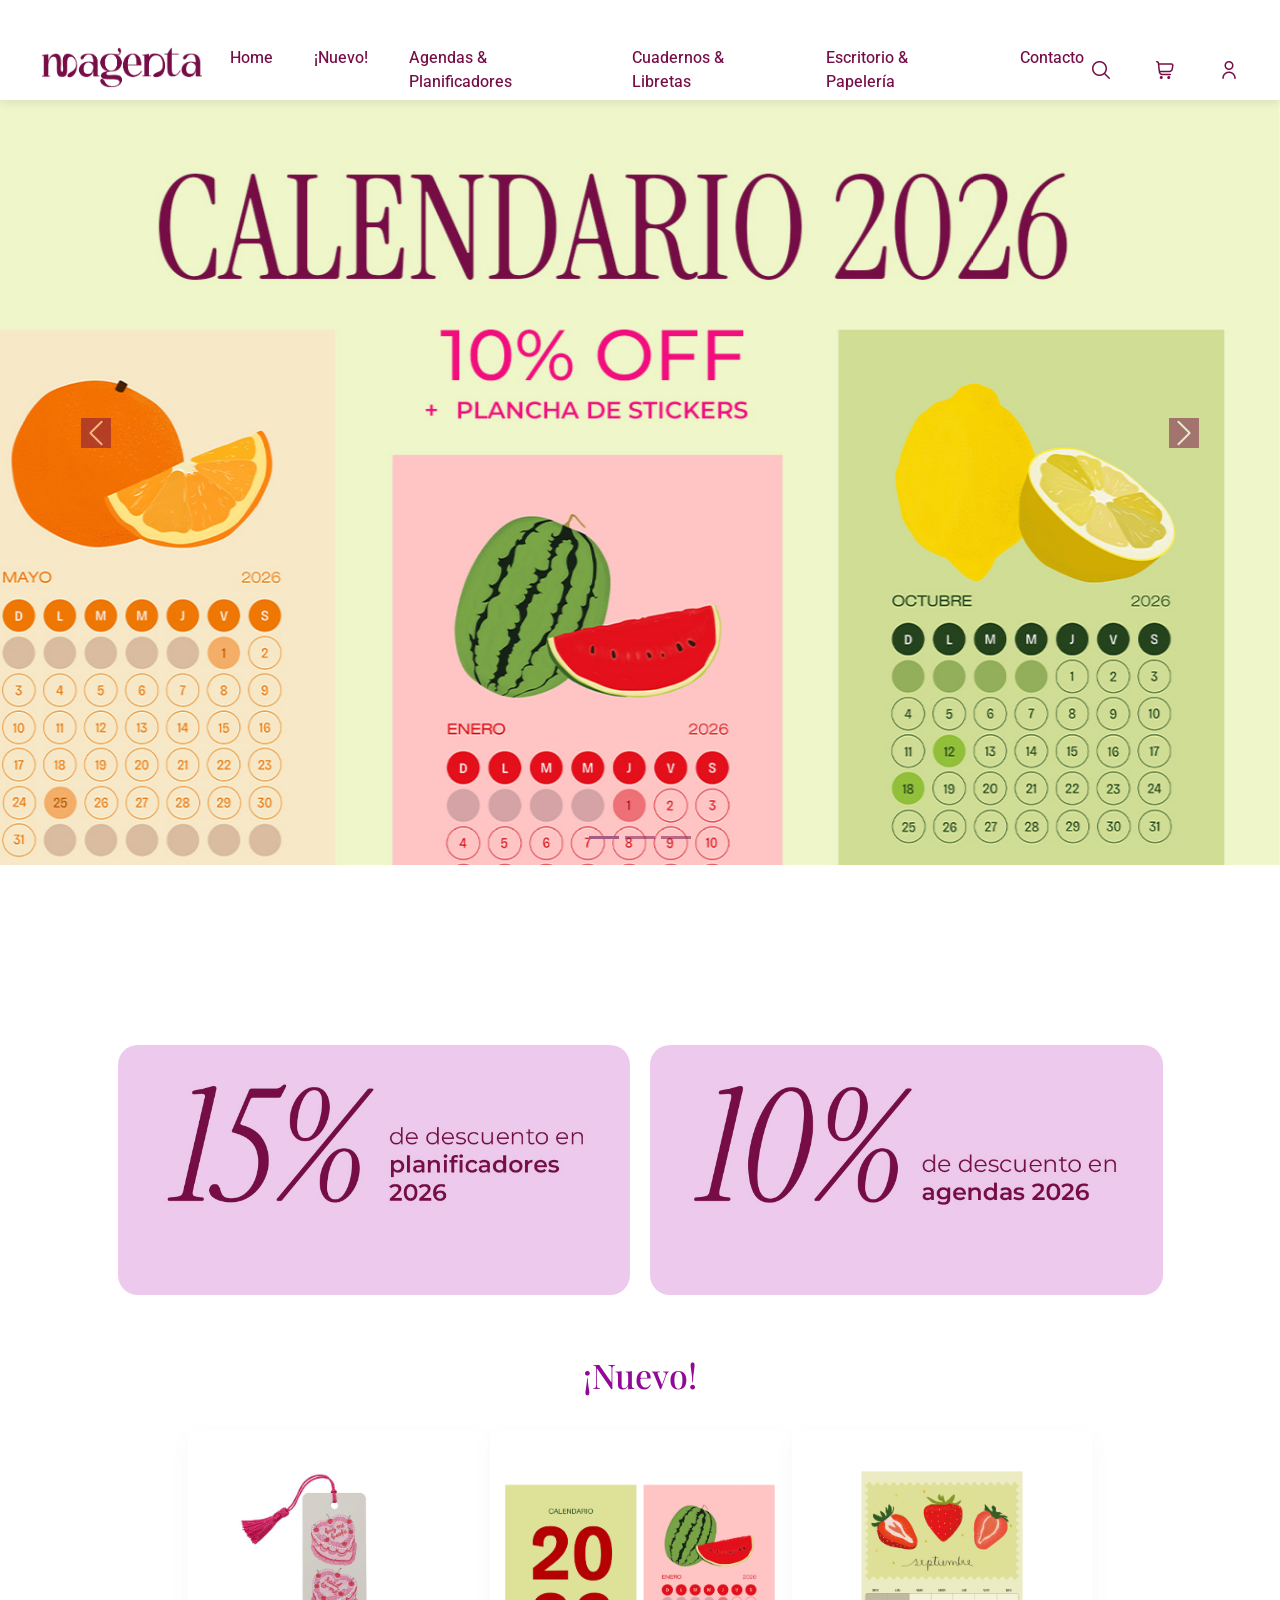
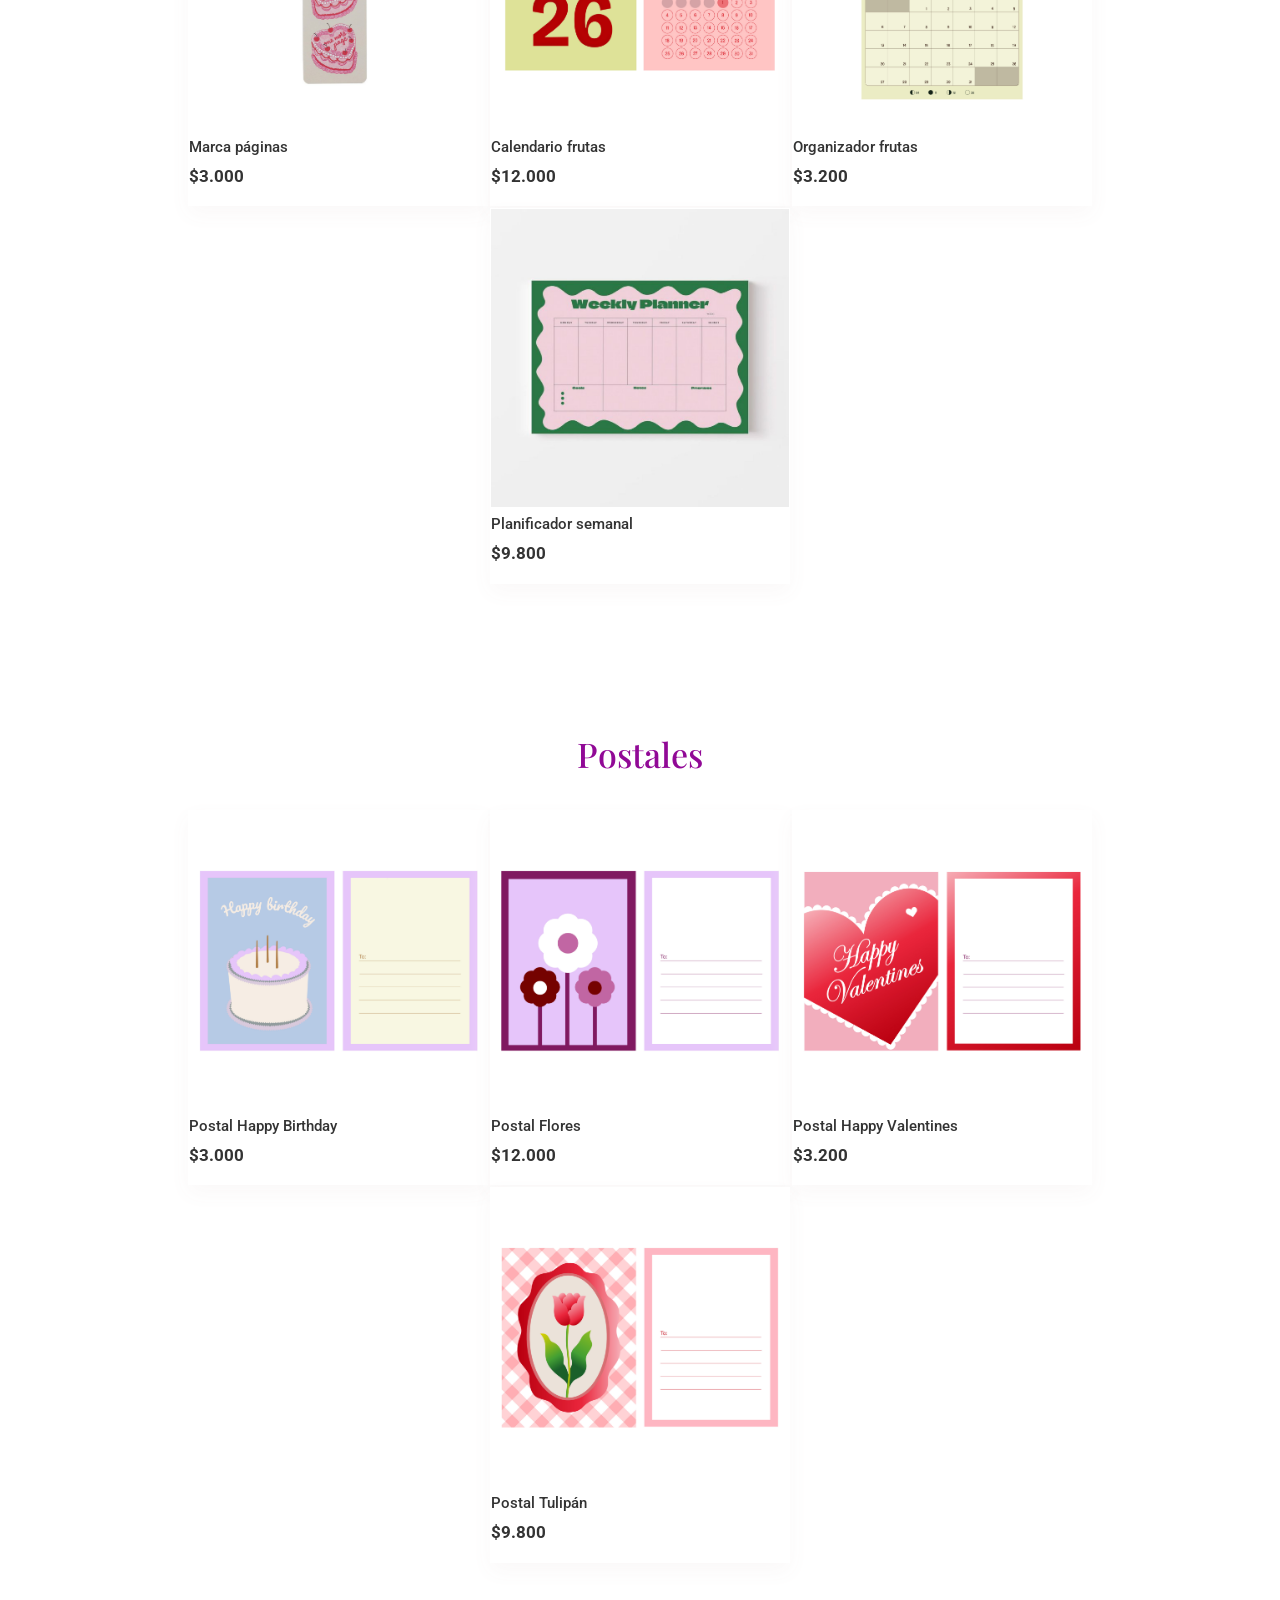
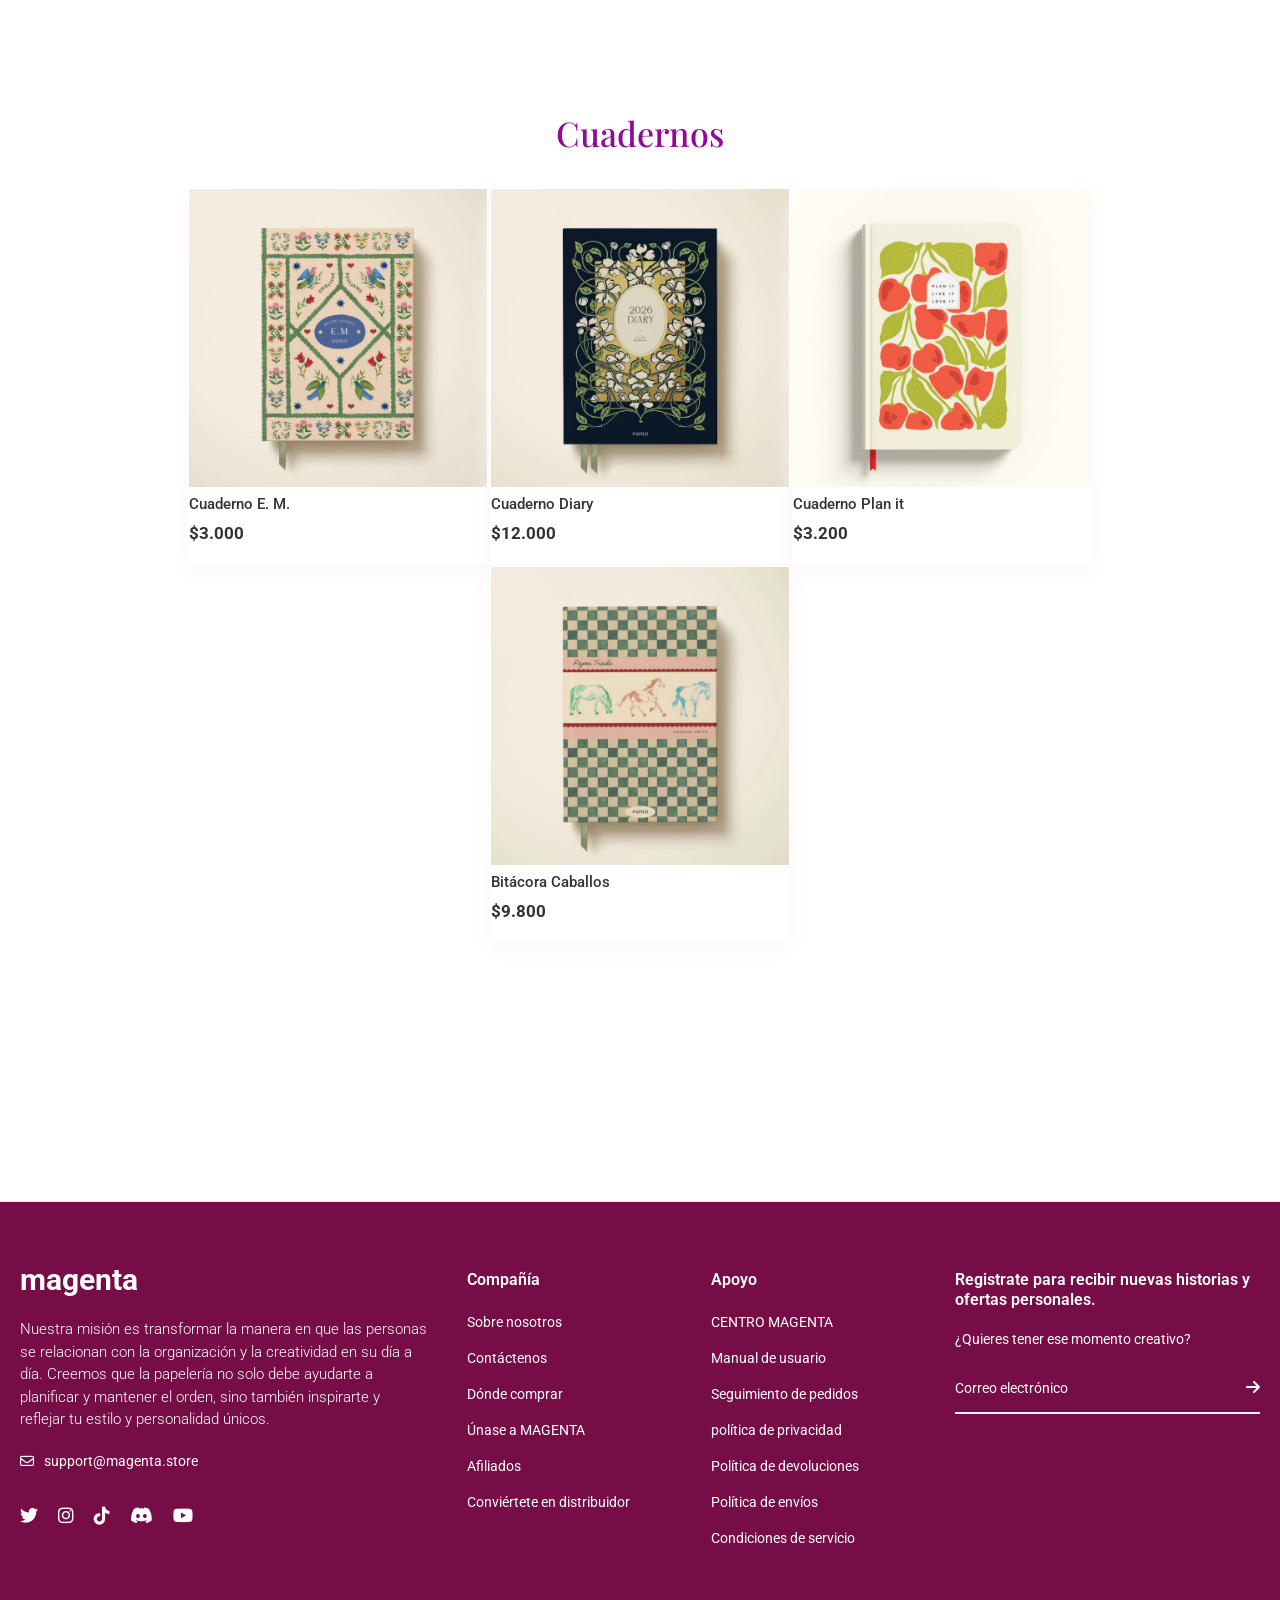
==== index.html @ 62566aa1 "Primer commit - repositorio limpio" ====
<!DOCTYPE html>
<html lang="en">

<head>
    <meta charset="UTF-8">
    <meta name="viewport" content="width=device-width, initial-scale=1.0">
    <title>magenta</title>

    <!--- GOOGLE FONTS --->
    <link rel="preconnect" href="https://fonts.googleapis.com">
    <link rel="preconnect" href="https://fonts.gstatic.com" crossorigin>
    <link href="https://fonts.googleapis.com/css2?family=Roboto:ital,wght@0,100..900;1,100..900&display=swap" rel="stylesheet">
    <link rel="preconnect" href="https://fonts.googleapis.com">
    <link rel="preconnect" href="https://fonts.gstatic.com" crossorigin>
    <link href="https://fonts.googleapis.com/css2?family=Playfair+Display:ital,wght@0,400..900;1,400..900&display=swap" rel="stylesheet">

    <link rel="stylesheet" href="https://cdnjs.cloudflare.com/ajax/libs/font-awesome/6.5.1/css/all.min.css">
     
    <!--- BOOTSTRAP CSS --->
    <link href="https://cdn.jsdelivr.net/npm/bootstrap@5.3.2/dist/css/bootstrap.min.css" rel="stylesheet">
    <link rel="stylesheet" href="https://cdn.jsdelivr.net/npm/bootstrap-icons@1.11.3/font/bootstrap-icons.css">
    
    <!--- MI CSS --->
    <!-- link rel="stylesheet" href="./css/estilos.css"---> 
    <link rel="stylesheet" href="./css/main.css">
    <title> Inicio | Magenta </title>    
   
  <link rel="shortcut icon" href="favicon.ico" type="image/x-icon">

    
</head>
<!-- forzar deploy -->


<body> <!-- apertura -->
    
    <header id="fondoHeader" class="fixed-top">
         <nav class="navbar navbar-expand-lg">
             <div class="container-fluid">

            <!-- CONTENEDOR FLEXIBLE LOGO/ICONOS -->
                 <div class="d-flex align-items-center justify-content-between w-100" >
                 <!-- LOGO -->
                     <a class="navbar-brand" href="./index.html">
                         <img src="./assets/img/1Recurso 2@10x.png" alt="Logo Magenta" class="logo">
                     </a>

                     <!-- LIKS MENÚ (SE COLAPSA EN MOVIL)-->
                     <div class="collapse navbar-collapse" id="menuMagenta">
                         <ul class="navbar-nav mx-auto">
                             <li class="nav-item">
                                 <a class="nav-link" href="#">Home</a>
                             </li>
                             <li class="nav-item">
                                 <a class="nav-link" href="./pages/nuevo.html">¡Nuevo!</a>
                             </li>
                             <li class="nav-item">
                                 <a class="nav-link" href="./pages/agendasplanificadores.html">Agendas & Planificadores</a>
                             </li>
                             <li class="nav-item">
                                 <a class="nav-link" href="./pages/cuadernoslibretas.html">Cuadernos & Libretas</a>
                             </li>
                             <li class="nav-item">
                                 <a class="nav-link" href="./pages/escritoriopapeleria.html">Escritorio & Papelería</a>
                             </li>
                             <li class="nav-item">
                                 <a class="nav-link" href="./pages/contacto.html">Contacto</a>
                             </li>
                         </ul>
                     </div>

                     <!-- ICONOS + BOTON HAMBUGUESA-->
                     <div class=" d-flex align-items-center">

                         <!-- ICONOS -->
                         <div class ="iconosHeader d-flex align-items-center">
                             <a href="#" class="me-3"> 
                                 <img src="./assets/img/fi-rr-search.png" alt="buscar" class="icono-png"> 
                             </a>
                             <a href="./pages/carrito.html" class="me-3"> 
                                 <img src="./assets/img/fi-rr-shopping-cart (1).png" alt="carrito" class="icono-png">
                             </a>
                             <a href="#"> 
                                 <img src="./assets/img/fi-rr-user.png" alt="user" class="icono-png">
                             </a>
                         </div>

            
        
                         <!-- BOTÓN HAMBURGUESA -->
                         <button class="navbar-toggler ms-2" type="button" data-bs-toggle="collapse" data-bs-target="#menuMagenta"
                             aria-controls="menuMagenta" aria-expanded="false" aria-label="Toggle navigation">
                             <span class="navbar-toggler-icon"></span>
                         </button>
                     </div>
                </div>
            </div>
        </nav>
</header>

<section id="banner" class="container-fluid p-0">
  <div id="carouselMagenta" class="carousel slide" data-bs-ride="carousel">

    <!-- Indicadores -->
    <div class="carousel-indicators">
      <button type="button" data-bs-target="#carouselMagenta" data-bs-slide-to="0" class="active"
        aria-current="true" aria-label="Slide 1"></button>
      <button type="button" data-bs-target="#carouselMagenta" data-bs-slide-to="1"
        aria-label="Slide 2"></button>
      <button type="button" data-bs-target="#carouselMagenta" data-bs-slide-to="2"
        aria-label="Slide 3"></button>
    </div>

    <div class="carousel-inner">
      <div class="carousel-item active">
        <img src="./assets/img/banner1.jpg" class="d-block w-100" alt="Banner 1">
      </div>
      <div class="carousel-item">
        <img src="./assets/img/banner2.jpg" class="d-block w-100" alt="Banner 2">
      </div>
      <div class="carousel-item">
        <img src="./assets/img/banner3.jpg" class="d-block w-100" alt="Banner 3">
      </div>
    </div>

    <!-- Flechas -->
    <button class="carousel-control-prev" type="button" data-bs-target="#carouselMagenta" data-bs-slide="prev">
      <span class="carousel-control-prev-icon"></span>
    </button>

    <button class="carousel-control-next" type="button" data-bs-target="#carouselMagenta" data-bs-slide="next">
      <span class="carousel-control-next-icon"></span>
    </button>

  </div>
</section>


    
<!-- contenido principal --> 
    <main class="mainContent">   
        <section class="ofertasSeccion">

            <div class="ofertasContainer">
                
                <article class="oferta">
                     <img src="./assets/img/card1.jpg" alt="oferta1">
                     <button>Ver más</button>
                </article>
                <article class="oferta">
                     <img src="./assets/img/card2.jpg" alt="oferta2">                                      
                     <button>Ver más</button>
                </article>

        <section class="cardsSeccion">
            <h2 class="descripcionCards">¡Nuevo!</h2>

            <div class="cardsContainer">
                
                <article class="card">
                     <img src="./assets/img/postales web-12.jpg" alt="postal1">
                     <h3>Marca páginas</h3>
                     <p class="precio">$3.000</p>
                     
                </article>

                <article class="card">
                     <img src="./assets/img/postales web-10.jpg" alt="Agenda semanal">
                     <h3>Calendario frutas</h3>
                     <p class="precio">$12.000</p>
                     
                </article>

                <article class="card">
                     <img src="./assets/img/postales web-11.jpg" alt="Set de stickers">
                     <h3>Organizador frutas</h3>
                     <p class="precio">$3.200</p>
                     
                </article>

                <article class="card">
                     <img src="./assets/img/postales web-13.jpg" alt="Bitácora creativa">
                     <h3>Planificador semanal</h3>
                     <p class="precio">$9.800</p>
                     
                </article>
            </div>
        </section>
        <section class="cardsSeccion">
            <h2 class="descripcionCards">Postales</h2>

            <div class="cardsContainer">
                
                <article class="card">
                     <img src="./assets/img/postales web-01.jpg" alt="postal1">
                     <h3>Postal Happy Birthday</h3>
                     <p class="precio">$3.000</p>
                     
                </article>

                <article class="card">
                     <img src="./assets/img/postales web-02.jpg" alt="Agenda semanal">
                     <h3>Postal Flores</h3>
                     <p class="precio">$12.000</p>
                     
                </article>

                <article class="card">
                     <img src="./assets/img/postales web-03.jpg" alt="Set de stickers">
                     <h3>Postal Happy Valentines</h3>
                     <p class="precio">$3.200</p>
                     
                </article>

                <article class="card">
                     <img src="./assets/img/postales web-04.jpg" alt="Bitácora creativa">
                     <h3>Postal Tulipán</h3>
                     <p class="precio">$9.800</p>
                     
                </article>
            </div>
        </section>
        <section class="cardsSeccion">
            <h2 class="descripcionCards">Cuadernos</h2>

            <div class="cardsContainer">
                
                <article class="card">
                     <img src="./assets/img/postales web-05.jpg" alt="postal1">
                     <h3>Cuaderno E. M.</h3>
                     <p class="precio">$3.000</p>
                     
                </article>

                <article class="card">
                     <img src="./assets/img/postales web-06.jpg" alt="Agenda semanal">
                     <h3>Cuaderno Diary</h3>
                     <p class="precio">$12.000</p>
                     
                </article>

                <article class="card">
                     <img src="./assets/img/postales web.jpg" alt="Set de stickers">
                     <h3>Cuaderno Plan it</h3>
                     <p class="precio">$3.200</p>
                     
                </article>

                <article class="card">
                     <img src="./assets/img/postales web-08.jpg" alt="Bitácora creativa">
                     <h3>Bitácora Caballos</h3>
                     <p class="precio">$9.800</p>
                     
                </article>
            </div>
        </section>
        

    </main>

<!--- PIE DE PAGINA ---> 
    <footer class="footer">
    <div class="footer-container">
        <!-- Columna 1: Logo y descripción -->
        <div class="footer-col">
            <h2 class="footer-logo">magenta</h2>
            <p class="footer-description">
                Nuestra misión es transformar la manera en que las personas se relacionan con la organización y la creatividad en su día a día. Creemos que la papelería no solo debe ayudarte a planificar y mantener el orden, sino también inspirarte y reflejar tu estilo y personalidad únicos.
            </p>
            <div class="footer-email">
                <i class="far fa-envelope"></i>
                <a href="mailto:support@mchose.store">support@magenta.store</a>
            </div>

            <!-- Redes Sociales -->
            <div class="social-links">
                <a href="#" class="social-link" aria-label="Twitter"><i class="fab fa-twitter"></i></a>
                <a href="#" class="social-link" aria-label="Instagram"><i class="fab fa-instagram"></i></a>
                <a href="#" class="social-link" aria-label="TikTok"><i class="fab fa-tiktok"></i></a>
                <a href="#" class="social-link" aria-label="Discord"><i class="fab fa-discord"></i></a>
                <a href="#" class="social-link" aria-label="YouTube"><i class="fab fa-youtube"></i></a>
            </div>
        </div>

        <!-- Columna 2: Compañía -->
        <div class="footer-col">
            <h3 class="footer-title">Compañía</h3>
            <ul class="footer-links">
                <li><a href="#">Sobre nosotros</a></li>
                <li><a href="#">Contáctenos</a></li>
                <li><a href="#">Dónde comprar</a></li>
                <li><a href="#">Únase a MAGENTA</a></li>
                <li><a href="#">Afiliados</a></li>
                <li><a href="#">Conviértete en distribuidor</a></li>
            </ul>
        </div>

        <!-- Columna 3: Apoyo -->
        <div class="footer-col">
            <h3 class="footer-title">Apoyo</h3>
            <ul class="footer-links">
                <li><a href="#">CENTRO MAGENTA</a></li>
                <li><a href="#">Manual de usuario</a></li>
                <li><a href="#">Seguimiento de pedidos</a></li>
                <li><a href="#">política de privacidad</a></li>
                <li><a href="#">Política de devoluciones</a></li>
                <li><a href="#">Política de envíos</a></li>
                <li><a href="#">Condiciones de servicio</a></li>
            </ul>
        </div>

        <!-- Columna 4: Newsletter -->
        <div class="footer-col">
            <h3 class="footer-title">Registrate para recibir nuevas historias y ofertas personales.</h3>
            <p class="newsletter-text">¿Quieres tener ese momento creativo?</p>
            
            <form class="newsletter-form">
                <div class="newsletter-input">
                    <input type="email" placeholder="Correo electrónico">
                    <button type="submit">
                        <i class="fas fa-arrow-right"></i>
                    </button>
                </div>
            </form>

        </div>
    </div>
</footer>


<!--- BOOTSTRAP CSS --->

    <script src="https://cdn.jsdelivr.net/npm/bootstrap@5.3.8/dist/js/bootstrap.bundle.min.js">
    </script>

</body> <!-- Cierre -->

</html>
---- css/main.css ----
@charset "UTF-8";
@import url("https://fonts.googleapis.com/css2?family=Playfair+Display:ital,wght@0,400..900;1,400..900&display=swap");
@import url("https://fonts.googleapis.com/css2?family=Roboto:ital,wght@0,100..900;1,100..900&display=swap");
@import url("https://fonts.googleapis.com/css2?family=Playfair+Display:ital,wght@0,400..900;1,400..900&display=swap");
@import url("https://fonts.googleapis.com/css2?family=Roboto:ital,wght@0,100..900;1,100..900&display=swap");
* {
  margin: 0;
  padding: 0;
  box-sizing: border-box;
}

body {
  display: flex;
  flex-direction: column;
  min-height: 100vh;
}

main {
  flex: 1;
}

.footer {
  margin-top: auto;
  position: static;
}

body {
  font-family: roboto, sans-serif;
}

.descripcionCards {
  font-family: playfair display, serif;
}

#fondoHeader {
  height: 100px;
  min-height: 100px;
  background-color: white;
  box-shadow: 0 2px 10px rgba(0, 0, 0, 0.1);
}

.navbar-brand {
  padding-left: 10px;
  padding-bottom: 30px;
}
.navbar-brand .logo {
  transform: scale(1.2); /* Aumenta un 20% el tamaño original */
  /* o */
  transform: scale(0.8); /* Reduce un 20% el tamaño original */
}

.navbar-nav {
  display: flex;
  justify-content: center;
  width: 100%;
}

.nav-link {
  text-decoration: none;
  color: #760D46;
  font-weight: 450;
}
.nav-link:hover {
  color: #a75a84;
}

.navbar-toggler:focus {
  box-shadow: none;
}

/* ICONOS HEADER PNG */
.icono-png {
  width: 18px; /* Ajusta el tamaño según necesites */
  height: 18px;
  object-fit: contain;
}

.icono-png:hover {
  opacity: 0.8;
  transform: scale(1.1);
  transition: all 0.3s ease;
}

/* Asegura que los iconos estén alineados verticalmente */
.iconosHeader a {
  display: flex;
  align-items: center;
  padding-right: 30px;
}

@media (min-width: 99px) {
  .navbar-brand {
    margin-right: auto;
  }
  .iconosHeader {
    margin-left: 0 !important;
  }
}
/* Ajuste para que el menú se muestre bien en desktop */
@media (min-width: 992px) { /* Breakpoint de lg de Bootstrap */
  .navbar-nav {
    gap: 1rem; /* Espacio entre links */
  }
}
/* Reset y estilos base */
* {
  margin: 0;
  padding: 0;
  box-sizing: border-box;
}

body {
  font-family: roboto, sans-serif;
  line-height: 1.5;
  color: white;
}

/* Footer Styles */
.footer {
  background-color: #760D46;
  padding: 60px 20px 40px;
  border-top: 1px solid #e9ecef;
}

.footer-container {
  max-width: 1400px;
  margin: 0 auto;
  display: grid;
  grid-template-columns: 2fr 1fr 1fr 1.5fr;
  gap: 40px;
}

/* Columna 1: Logo y descripción */
.footer-logo {
  font-size: 30px;
  font-weight: bold;
  color: white;
  margin-bottom: 20px;
}

.footer-description {
  color: white;
  margin-bottom: 20px;
  font-size: 15px;
  font-weight: 300;
  line-height: 1.5;
}

.footer-email {
  display: flex;
  align-items: center;
  gap: 10px;
  color: white;
  font-size: 14px;
}

.footer-email i {
  color: white;
}

.footer-email a {
  color: white;
  text-decoration: none;
  transition: color 0.3s;
}

.footer-email a:hover {
  color: #a75a84;
}

/* Columnas de enlaces */
.footer-title {
  font-size: 16px;
  font-weight: 600;
  color: white;
  margin-bottom: 20px;
}

.footer-links {
  list-style: none;
  padding-left: 0%;
}

.footer-links li {
  margin-bottom: 12px;
}

.footer-links a {
  color: white;
  text-decoration: none;
  font-size: 14px;
  transition: color 0.3s;
}

.footer-links a:hover {
  color: #a75a84;
}

/* Columna Newsletter */
.newsletter-text {
  color: white;
  font-size: 14px;
  margin-bottom: 20px;
}

.newsletter-form {
  margin-bottom: 30px;
}

.newsletter-input {
  display: flex;
  border-bottom: 2px solid white;
  padding-bottom: 5px;
}

.newsletter-input input {
  flex: 1;
  border: none;
  background: transparent;
  padding: 8px 0;
  font-size: 14px;
  outline: none;
}

.newsletter-input input::placeholder {
  color: white;
}

.newsletter-input button {
  background: none;
  border: none;
  cursor: pointer;
  color: white;
  transition: color 0.3s;
}

.newsletter-input button:hover {
  color: #a75a84;
}

/* Redes Sociales */
.social-links {
  display: flex;
  gap: 20px;
  padding-top: 30px;
}

.social-link {
  color: white;
  font-size: 18px;
  transition: color 0.3s;
}

.social-link:hover {
  color: #a75a84;
}

/* Responsive Design */
/* Tablet (menos de 1024px) */
@media screen and (max-width: 1024px) {
  .footer-container {
    grid-template-columns: repeat(2, 1fr);
    gap: 40px 30px;
  }
}
/* Mobile (menos de 768px) */
@media screen and (max-width: 768px) {
  .footer {
    padding: 40px 20px 30px;
  }
  .footer-container {
    grid-template-columns: 1fr;
    gap: 30px;
  }
  .footer-col {
    text-align: left;
  }
  .social-links {
    justify-content: flex-start;
  }
  .newsletter-input {
    max-width: 100%;
  }
}
/* Mobile pequeño (menos de 480px) */
@media screen and (max-width: 480px) {
  .footer-container {
    gap: 25px;
  }
  .social-links {
    gap: 15px;
  }
  .social-link {
    font-size: 16px;
  }
}
.ofertasSeccion {
  margin-bottom: 0;
  text-align: center; /* centra el h2 */
}

.ofertasContainer {
  display: flex;
  justify-content: center;
  margin-top: 60px;
  margin-bottom: 50px;
  flex-wrap: wrap;
  padding: 20px 40px;
}

.oferta img {
  width: 100%;
  height: 250px;
  object-fit: cover;
  border-radius: 20px;
  display: block;
}

.oferta button {
  position: absolute;
  bottom: 20px;
  left: 50%;
  transform: translateX(-50%);
  padding: 10px 20px;
  background-color: #a75a84;
  color: #fff;
  border: none;
  border-radius: 20px;
  cursor: pointer;
  font-size: 14px;
  transition: background-color 0.3s ease;
}

.oferta button:hover {
  background-color: #760D46;
}

.oferta button {
  opacity: 0;
}

.oferta:hover button {
  opacity: 1;
}

.oferta {
  position: relative; /* referencia para el botón */
}

.oferta:hover {
  transform: translateY(-6px);
  box-shadow: 0 12px 28px rgba(0, 0, 0, 0.12);
}

/* TÍTULO DE SECCIÓN */
.descripcionCards {
  font-size: 34px;
  font-family: "Playfair Display", sans-serif;
  color: rgb(145, 9, 150);
  margin-bottom: 20px;
  margin-top: 40px;
}

/* CONTENEDOR DE CARDS */
.cardsContainer {
  display: flex;
  justify-content: center;
  flex-wrap: wrap;
  gap: 30px;
  padding-top: 15px;
  padding-bottom: 90px;
}

.card {
  background-color: #fff;
  width: 300px;
  border-radius: 0;
  border-color: #fff;
  padding: 0;
  display: flex;
  flex-direction: column;
  box-shadow: 0 8px 20px rgba(250, 248, 248, 0.986);
  transition: 0.3s ease;
}
.card:hover {
  transform: translateY(-6px);
  box-shadow: 0 12px 28px rgba(0, 0, 0, 0.12);
}

.card img {
  width: 100%;
  aspect-ratio: 1/1;
  object-fit: cover;
}

h3 {
  font-weight: semi-bold;
  font-size: 15px;
  color: #333333;
  align-self: start;
  padding-top: 8px;
}

.precio {
  font-size: 17px;
  font-weight: bold;
  color: #333333;
  padding-top: 0;
  align-self: start;
}

@media (max-width: 600px) {
  .card {
    width: 90%;
  }
}
.productContainer {
  display: flex;
  padding: 60px 0px;
  margin-top: 0px;
  margin-bottom: 140px;
}
.productContainer .indicadorPage {
  font-family: roboto, sans-serif;
  font-size: 14px;
  color: #760D46;
  margin-bottom: 20px;
}

.carousel {
  padding-top: 100px;
}

#banner img {
  object-fit: cover;
  height: 85vh;
}

.carousel-control-prev-icon,
.carousel-control-next-icon {
  background-color: #760D46;
  width: 30px;
  height: 30px;
}

.carousel-indicators [data-bs-target] {
  background-color: #760D46;
}

.carousel-indicators .active {
  background-color: #a75a84;
}

.logo {
  width: 200px;
  margin-top: 30px;
  margin-bottom: 10px;
}

.navbar-nav {
  display: flex;
  gap: 25px;
  padding: 0;
  margin: 0;
}

.nav-link {
  text-decoration: none;
  color: #760D46;
  font-family: roboto, sans-serif;
  font-size: 16px;
  padding: 10px 15px;
}

.ofertasContainer {
  display: flex;
  gap: 20px;
  justify-content: center;
}

.cardsContainer {
  display: flex;
  flex-wrap: wrap;
  gap: 2px;
}

/* Estilos base y reset */
* {
  margin: 0;
  padding: 0;
  box-sizing: border-box;
}

.mainContent {
  max-width: 1400px;
  margin: 0 auto;
  padding: 100px 20px;
  display: grid;
  place-items: start;
}

.contactSection {
  width: 100%;
  max-width: 1200px;
  padding: 40px;
}

/* Grid principal */
.contactGrid {
  display: grid;
  gap: 40px;
}

/* Mobile First (por defecto: vertical) */
.contactGrid {
  grid-template-columns: 1fr; /* Una columna en móvil */
}

.contactInfo {
  text-align: start;
  font-family: playfair display, serif;
}

.tituloContact {
  font-size: 34px;
  color: #760D46;
  margin-bottom: 15px;
}

.descripcionContact {
  color: #333333;
  font-family: roboto, sans-serif;
  font-size: 1.1rem;
}

/* Estilos del formulario */
.contactForm {
  display: grid;
  gap: 20px;
}

.formGroup {
  display: grid;
  gap: 8px;
}

.formGroup label {
  font-weight: medium;
  font-family: roboto, sans-serif;
  color: #6b6b6b;
  font-size: 0.95rem;
}

.formGroup input,
.formGroup textarea {
  width: 100%;
  padding: 12px;
  border: 1.8px solid #e0e0e0;
  border-radius: 5px;
  font-size: 1rem;
  transition: border-color 0.3s;
}

.formGroup input:focus,
.formGroup textarea:focus {
  outline: none;
  border-color: #760D46;
}

.btnEnviar {
  background-color: #760D46;
  color: white;
  padding: 14px 28px;
  border: none;
  border-radius: 40px;
  font-size: 1.1rem;
  font-weight: 500;
  cursor: pointer;
  transition: background-color 0.3s;
  justify-self: start;
}

.btnEnviar:hover {
  background-color: #a75a84;
}

/* Tablet (a partir de 768px) */
@media screen and (min-width: 768px) {
  .contactSection {
    padding: 50px;
  }
  .contactGrid {
    grid-template-columns: 1fr 1.5fr; /* Dos columnas: texto | formulario */
    gap: 50px;
  }
  .contactInfo {
    text-align: left;
    position: sticky;
    top: 20px;
    align-self: start;
  }
  .tituloContact {
    font-size: 2.2rem;
  }
  .btnEnviar {
    justify-self: end;
  }
}
/* Desktop (a partir de 1024px) */
@media screen and (min-width: 1024px) {
  .contactSection {
    padding: 60px;
  }
  .contactGrid {
    grid-template-columns: 1fr 2fr; /* Ajuste de proporciones */
    gap: 70px;
  }
  .tituloContact {
    font-size: 2.5rem;
  }
  .descripcionContact {
    font-size: 1.2rem;
  }
  .formGroup input,
  .formGroup textarea {
    padding: 14px;
  }
}
/* Pantallas grandes (a partir de 1440px) */
@media screen and (min-width: 1440px) {
  .contactSection {
    max-width: 1400px;
    padding: 80px;
  }
  .contactGrid {
    grid-template-columns: 1fr 1.8fr;
    gap: 100px;
  }
}
/* Reset y estilos base */
* {
  margin: 0;
  padding: 0;
  box-sizing: border-box;
}

body {
  font-family: roboto, sans-serif;
  background-color: white;
  color: #333333;
  line-height: 1.5;
}

/* Main container */
.cart-main {
  max-width: 1400px;
  margin: 0 auto;
  padding: 120px 20px;
  display: grid;
  place-items: start;
}

.cart-container {
  max-width: 1200px;
  margin: 0 auto;
}

.indicadorPage {
  font-size: 14px;
  font-weight: 500;
  margin: 30px 0 24px;
  color: #6b6b6b;
}

/* Cart title */
.cart-title {
  font-size: 34px;
  margin-bottom: 40px;
  margin-top: 40px;
  color: #760D46;
  font-family: playfair display, serif;
}

/* Grid principal del carrito */
.cart-grid {
  display: grid;
  grid-template-columns: 2fr 1fr;
  gap: 40px;
  align-items: start;
}

/* Encabezados del carrito */
.cart-header {
  display: grid;
  grid-template-columns: 2fr 1fr 1fr;
  padding: 15px 0;
  border-bottom: 2px solid #e9ecef;
  color: #6c757d;
  font-size: 14px;
  font-weight: 500;
  text-transform: uppercase;
  letter-spacing: 0.5px;
}

.header-product {
  text-align: left;
}

.header-quantity {
  text-align: center;
}

.header-total {
  text-align: right;
}

/* Item del carrito */
.cart-item {
  display: grid;
  grid-template-columns: 2fr 1fr 1fr;
  padding: 30px 0;
  gap: 20px;
}

/* Información del producto */
.product-info {
  display: flex;
  flex-direction: column;
  gap: 10px;
}

.product-category {
  font-size: 12px;
  color: #6b6b6b;
  text-transform: uppercase;
  letter-spacing: 0.5px;
  margin-bottom: 5px;
}

.product-details {
  display: flex;
  flex-direction: column;
  gap: 8px;
}

.product-name {
  font-size: 16px;
  font-weight: 600;
  color: #333333;
}

.product-model {
  font-size: 14px;
  color: #333333;
}

.product-price {
  font-size: 15px;
  font-weight: 500;
  color: #333333;
}

/* Cantidad y eliminar */
.quantity-info {
  display: flex;
  flex-direction: column;
  align-items: center;
  gap: 15px;
}

.quantity-control {
  display: flex;
  align-items: center;
  justify-content: center;
}

.quantity {
  font-size: 16px;
  font-weight: 500;
  color: #333333;
}

.remove-item {
  background: none;
  border: none;
  color: #dc3545;
  font-size: 13px;
  cursor: pointer;
  display: flex;
  align-items: center;
  gap: 5px;
  transition: color 0.3s;
}

.remove-item:hover {
  color: #b02a37;
}

.remove-item i {
  font-size: 14px;
}

/* Total por item */
.item-total {
  text-align: right;
}

.total-price {
  font-size: 18px;
  font-weight: 600;
  color: #333333;
}

/* Divisor */
.cart-divider {
  border: none;
  border-top: 1px solid #e9ecef;
  margin: 0;
}

/* Resumen del carrito */
.cart-summary {
  position: sticky;
  top: 20px;
}

.summary-box {
  background-color: #f8f9fa;
  padding: 30px;
  border-radius: 8px;
}

.summary-row {
  display: flex;
  justify-content: space-between;
  align-items: center;
  margin-bottom: 20px;
  font-size: 16px;
  color: #495057;
}

.summary-total {
  font-size: 20px;
  font-weight: 600;
  color: #333333;
}

.shipping-note {
  color: #6c757d;
  font-size: 13px;
  margin-bottom: 25px;
  padding-bottom: 25px;
  border-bottom: 1px solid #dee2e6;
}

/* Nota de pedido */
.order-note {
  margin-bottom: 25px;
}

.order-note label {
  display: block;
  margin-bottom: 8px;
  font-size: 14px;
  font-weight: 500;
  color: #495057;
}

.order-note textarea {
  width: 100%;
  padding: 12px;
  border: 1px solid #ced4da;
  border-radius: 4px;
  font-family: inherit;
  font-size: 14px;
  resize: vertical;
  transition: border-color 0.3s;
}

.order-note textarea:focus {
  outline: none;
  border-color: #a75a84;
  box-shadow: #a75a84;
}

/* Botón de verificar */
.checkout-btn {
  width: 100%;
  padding: 15px;
  background-color: #760D46;
  color: white;
  border: none;
  border-radius: 40px;
  font-size: 1.1rem;
  font-weight: 500;
  cursor: pointer;
  transition: background-color 0.3s;
  letter-spacing: 1px;
}

.checkout-btn:hover {
  background-color: #333;
}

/* Responsive Design */
/* Tablet Landscape */
@media screen and (max-width: 1024px) {
  .cart-grid {
    gap: 30px;
  }
}
/* Tablet */
@media screen and (max-width: 768px) {
  .cart-grid {
    grid-template-columns: 1fr;
    gap: 40px;
  }
  .cart-summary {
    position: static;
    max-width: 500px;
    margin: 0 auto;
    width: 100%;
  }
  .cart-header {
    display: none; /* Ocultar headers en móvil */
  }
  .cart-item {
    grid-template-columns: 1fr;
    gap: 15px;
    position: relative;
    padding: 20px 0;
  }
  .quantity-info {
    flex-direction: row;
    justify-content: space-between;
    align-items: center;
  }
  .item-total {
    text-align: left;
    border-top: 1px solid #e9ecef;
    padding-top: 15px;
  }
  .product-info {
    padding-right: 40px; /* Espacio para el botón eliminar en móvil */
  }
  .remove-item {
    position: absolute;
    top: 20px;
    right: 0;
  }
}
/* Mobile */
@media screen and (max-width: 480px) {
  .cart-main {
    padding: 20px 15px;
  }
  .cart-title {
    font-size: 24px;
  }
  .summary-box {
    padding: 20px;
  }
  .checkout-btn {
    padding: 12px;
    font-size: 14px;
  }
}

/*# sourceMappingURL=main.css.map */
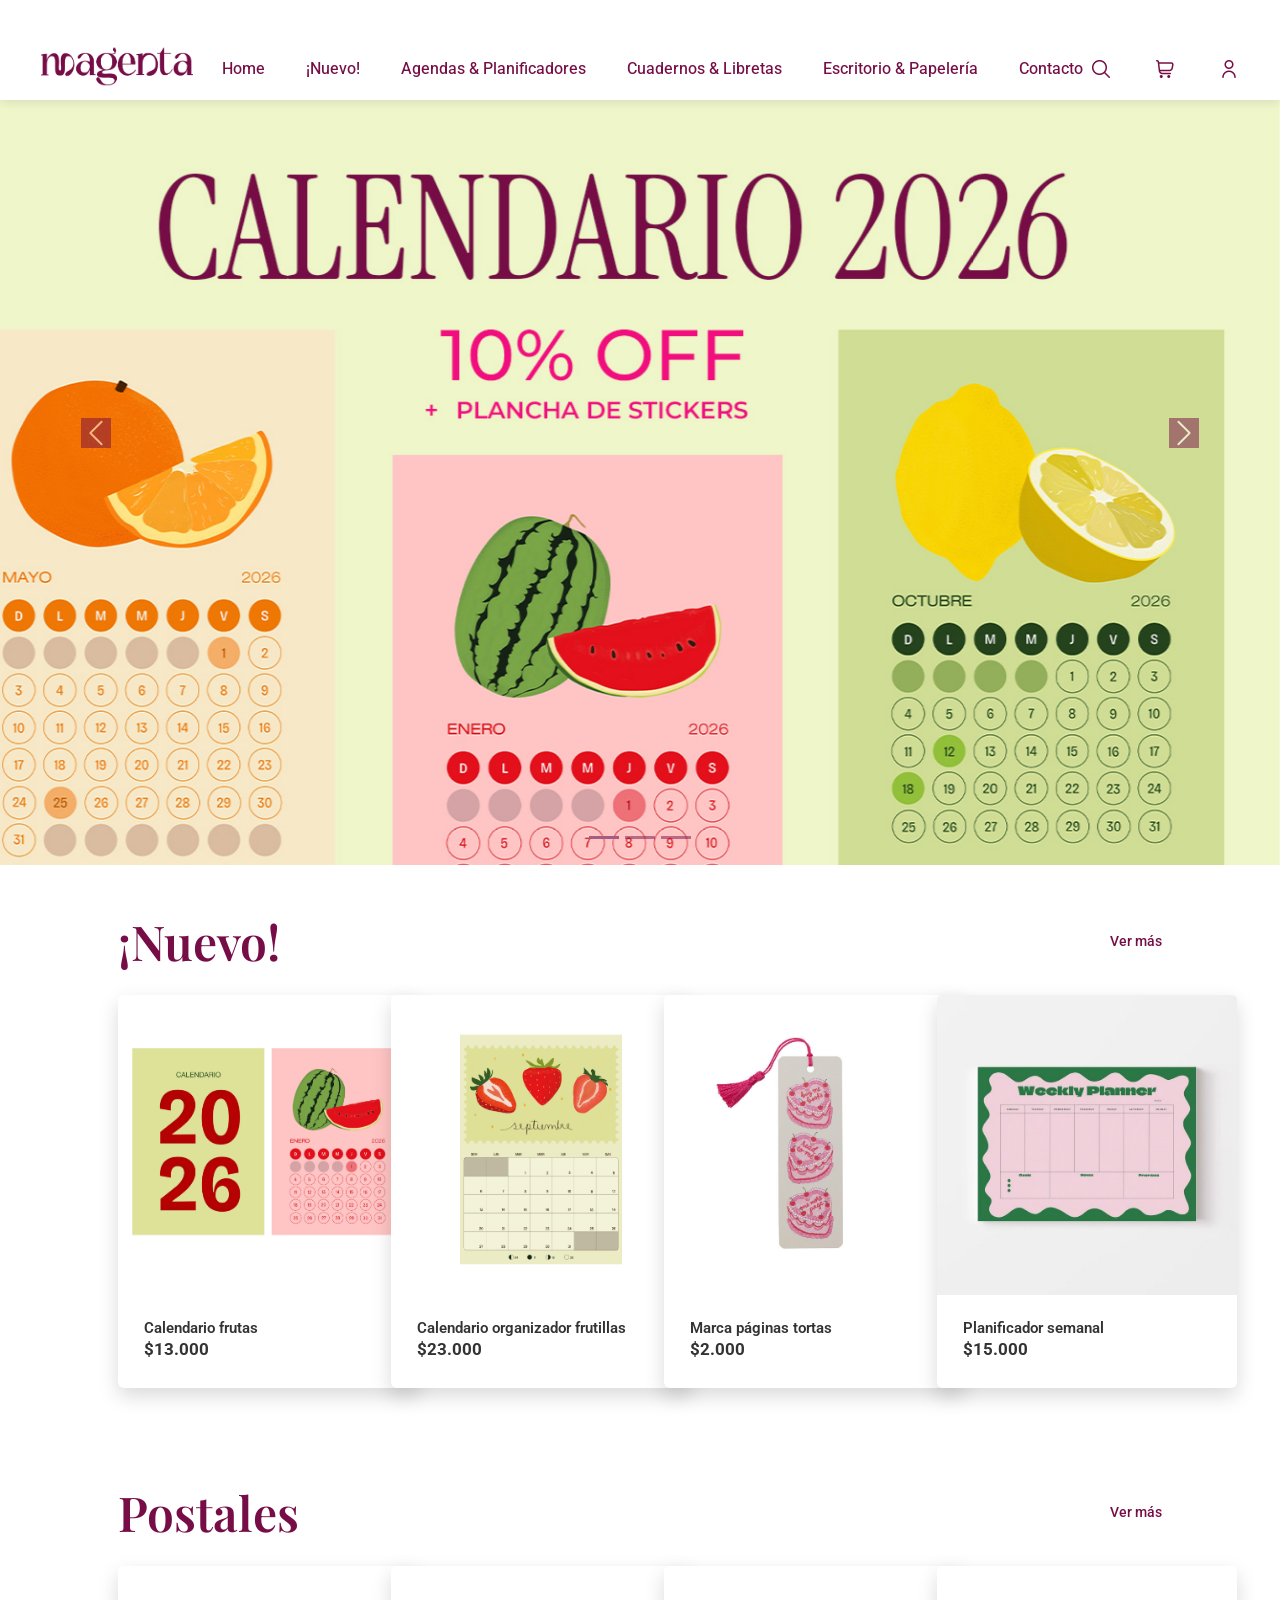
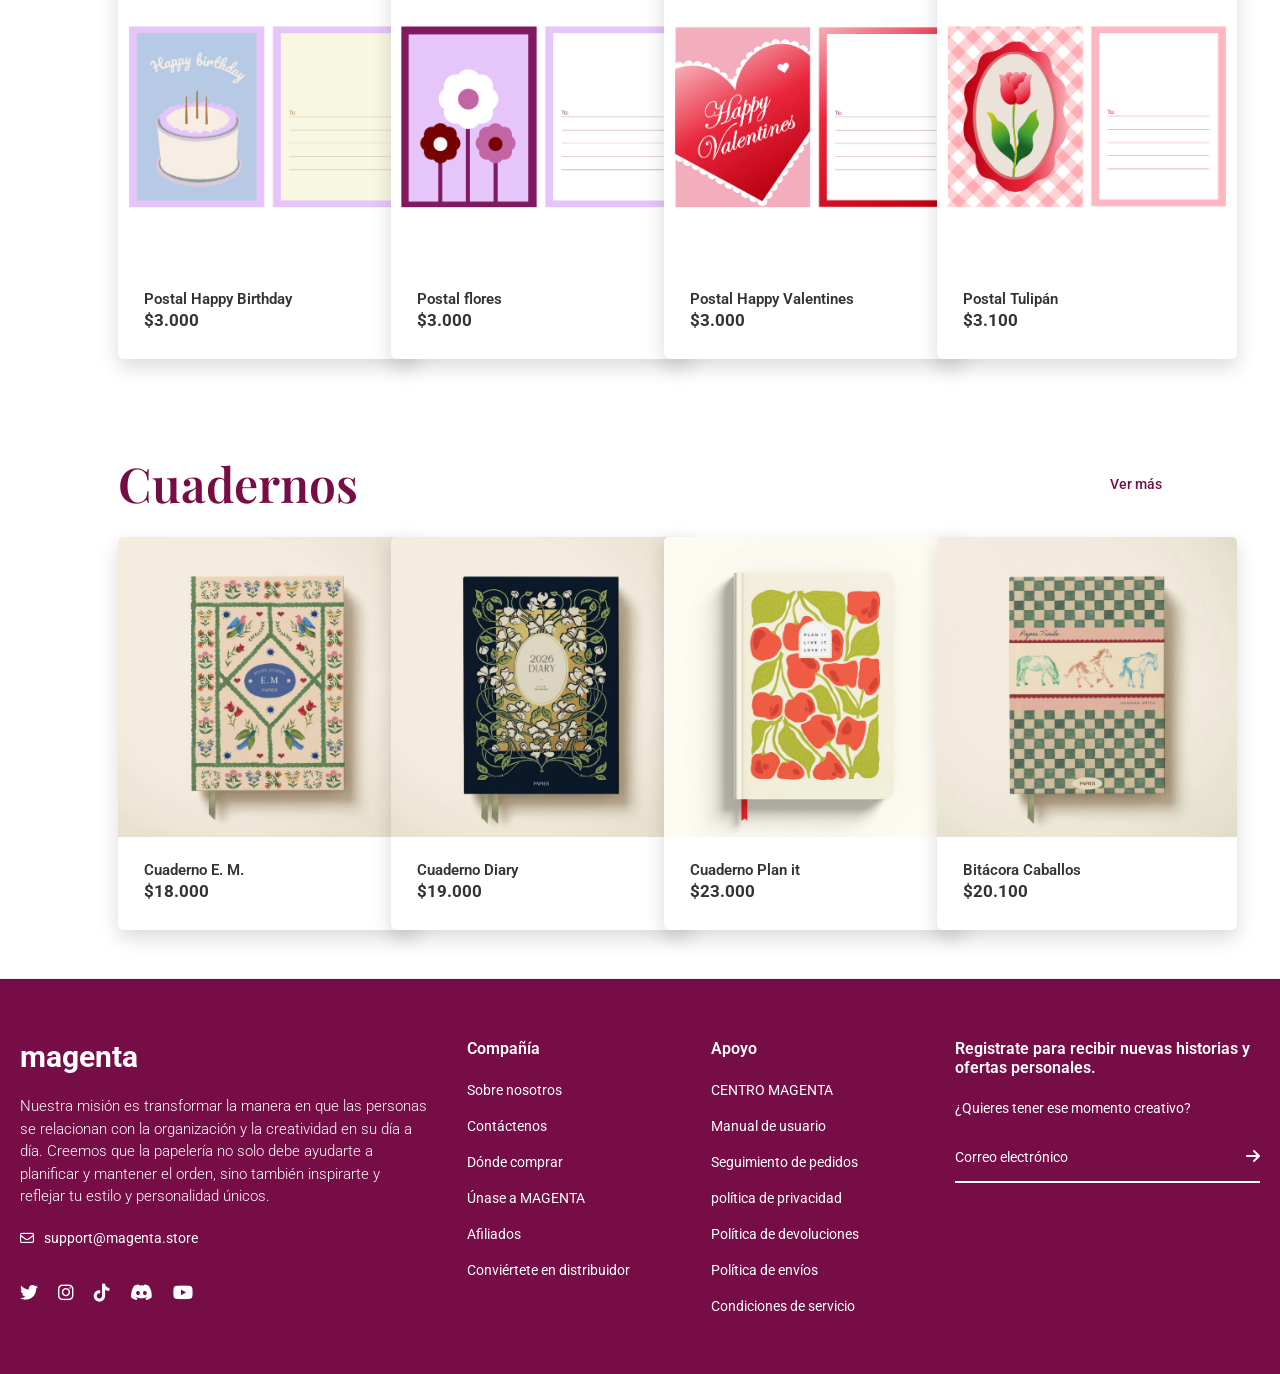
==== commit a5071e2b: "index corregido" ====
--- a/index.html
+++ b/index.html
@@ -4,335 +4,428 @@
 <head>
     <meta charset="UTF-8">
     <meta name="viewport" content="width=device-width, initial-scale=1.0">
-    <title>magenta</title>
+    <meta name="description"
+        content="Magenta: Papelería de diseño con personalidad. Descubre agendas, libretas, planificadores, stickers, entre otros, para organizar tu vida con estilo. Productos únicos para mentes creativas.">
+
 
     <!--- GOOGLE FONTS --->
     <link rel="preconnect" href="https://fonts.googleapis.com">
     <link rel="preconnect" href="https://fonts.gstatic.com" crossorigin>
-    <link href="https://fonts.googleapis.com/css2?family=Roboto:ital,wght@0,100..900;1,100..900&display=swap" rel="stylesheet">
+    <link href="https://fonts.googleapis.com/css2?family=Roboto:ital,wght@0,100..900;1,100..900&display=swap"
+        rel="stylesheet">
     <link rel="preconnect" href="https://fonts.googleapis.com">
     <link rel="preconnect" href="https://fonts.gstatic.com" crossorigin>
-    <link href="https://fonts.googleapis.com/css2?family=Playfair+Display:ital,wght@0,400..900;1,400..900&display=swap" rel="stylesheet">
+    <link href="https://fonts.googleapis.com/css2?family=Playfair+Display:ital,wght@0,400..900;1,400..900&display=swap"
+        rel="stylesheet">
 
     <link rel="stylesheet" href="https://cdnjs.cloudflare.com/ajax/libs/font-awesome/6.5.1/css/all.min.css">
-     
+
     <!--- BOOTSTRAP CSS --->
     <link href="https://cdn.jsdelivr.net/npm/bootstrap@5.3.2/dist/css/bootstrap.min.css" rel="stylesheet">
     <link rel="stylesheet" href="https://cdn.jsdelivr.net/npm/bootstrap-icons@1.11.3/font/bootstrap-icons.css">
-    
+
     <!--- MI CSS --->
-    <!-- link rel="stylesheet" href="./css/estilos.css"---> 
+    <!-- link rel="stylesheet" href="./css/estilos.css"--->
     <link rel="stylesheet" href="./css/main.css">
-    <title> Inicio | Magenta </title>    
-   
-  <link rel="shortcut icon" href="favicon.ico" type="image/x-icon">
-
-    
+    <title> Inicio | Magenta </title>
 </head>
 <!-- forzar deploy -->
 
 
 <body> <!-- apertura -->
-    
+
     <header id="fondoHeader" class="fixed-top">
-         <nav class="navbar navbar-expand-lg">
-             <div class="container-fluid">
-
-            <!-- CONTENEDOR FLEXIBLE LOGO/ICONOS -->
-                 <div class="d-flex align-items-center justify-content-between w-100" >
-                 <!-- LOGO -->
-                     <a class="navbar-brand" href="./index.html">
-                         <img src="./assets/img/1Recurso 2@10x.png" alt="Logo Magenta" class="logo">
-                     </a>
-
-                     <!-- LIKS MENÚ (SE COLAPSA EN MOVIL)-->
-                     <div class="collapse navbar-collapse" id="menuMagenta">
-                         <ul class="navbar-nav mx-auto">
-                             <li class="nav-item">
-                                 <a class="nav-link" href="#">Home</a>
-                             </li>
-                             <li class="nav-item">
-                                 <a class="nav-link" href="./pages/nuevo.html">¡Nuevo!</a>
-                             </li>
-                             <li class="nav-item">
-                                 <a class="nav-link" href="./pages/agendasplanificadores.html">Agendas & Planificadores</a>
-                             </li>
-                             <li class="nav-item">
-                                 <a class="nav-link" href="./pages/cuadernoslibretas.html">Cuadernos & Libretas</a>
-                             </li>
-                             <li class="nav-item">
-                                 <a class="nav-link" href="./pages/escritoriopapeleria.html">Escritorio & Papelería</a>
-                             </li>
-                             <li class="nav-item">
-                                 <a class="nav-link" href="./pages/contacto.html">Contacto</a>
-                             </li>
-                         </ul>
-                     </div>
-
-                     <!-- ICONOS + BOTON HAMBUGUESA-->
-                     <div class=" d-flex align-items-center">
-
-                         <!-- ICONOS -->
-                         <div class ="iconosHeader d-flex align-items-center">
-                             <a href="#" class="me-3"> 
-                                 <img src="./assets/img/fi-rr-search.png" alt="buscar" class="icono-png"> 
-                             </a>
-                             <a href="./pages/carrito.html" class="me-3"> 
-                                 <img src="./assets/img/fi-rr-shopping-cart (1).png" alt="carrito" class="icono-png">
-                             </a>
-                             <a href="#"> 
-                                 <img src="./assets/img/fi-rr-user.png" alt="user" class="icono-png">
-                             </a>
-                         </div>
-
-            
-        
-                         <!-- BOTÓN HAMBURGUESA -->
-                         <button class="navbar-toggler ms-2" type="button" data-bs-toggle="collapse" data-bs-target="#menuMagenta"
-                             aria-controls="menuMagenta" aria-expanded="false" aria-label="Toggle navigation">
-                             <span class="navbar-toggler-icon"></span>
-                         </button>
-                     </div>
+        <nav class="navbar navbar-expand-lg">
+            <div class="container-fluid">
+
+                <!-- CONTENEDOR FLEXIBLE LOGO/ICONOS -->
+                <div class="d-flex align-items-center justify-content-between w-100">
+                    <!-- LOGO -->
+                    <a class="navbar-brand" href="./index.html">
+                        <img src="./assets/img/1Recurso 2@10x.png" alt="Logo Magenta" class="logo">
+                    </a>
+
+                    <!-- LIKS MENÚ (SE COLAPSA EN MOVIL)-->
+                    <div class="collapse navbar-collapse" id="menuMagenta">
+                        <ul class="navbar-nav mx-auto">
+                            <li class="nav-item">
+                                <a class="nav-link" href="#">Home</a>
+                            </li>
+                            <li class="nav-item">
+                                <a class="nav-link" href="./pages/nuevo.html">¡Nuevo!</a>
+                            </li>
+                            <li class="nav-item">
+                                <a class="nav-link" href="./pages/agendasplanificadores.html">Agendas &
+                                    Planificadores</a>
+                            </li>
+                            <li class="nav-item">
+                                <a class="nav-link" href="./pages/cuadernoslibretas.html">Cuadernos & Libretas</a>
+                            </li>
+                            <li class="nav-item">
+                                <a class="nav-link" href="./pages/escritoriopapeleria.html">Escritorio & Papelería</a>
+                            </li>
+                            <li class="nav-item">
+                                <a class="nav-link" href="./pages/contacto.html">Contacto</a>
+                            </li>
+                        </ul>
+                    </div>
+
+                    <!-- ICONOS + BOTON HAMBUGUESA-->
+                    <div class=" d-flex align-items-center">
+
+                        <!-- ICONOS -->
+                        <div class="iconosHeader d-flex align-items-center">
+                            <a href="#" class="me-3">
+                                <img src="./assets/img/fi-rr-search.png" alt="buscar" class="icono-png">
+                            </a>
+                            <a href="./pages/carrito.html" class="me-3">
+                                <img src="./assets/img/fi-rr-shopping-cart (1).png" alt="carrito" class="icono-png">
+                            </a>
+                            <a href="#">
+                                <img src="./assets/img/fi-rr-user.png" alt="user" class="icono-png">
+                            </a>
+                        </div>
+
+
+
+                        <!-- BOTÓN HAMBURGUESA -->
+                        <button class="navbar-toggler ms-2" type="button" data-bs-toggle="collapse"
+                            data-bs-target="#menuMagenta" aria-controls="menuMagenta" aria-expanded="false"
+                            aria-label="Toggle navigation">
+                            <span class="navbar-toggler-icon"></span>
+                        </button>
+                    </div>
                 </div>
             </div>
         </nav>
-</header>
-
-<section id="banner" class="container-fluid p-0">
-  <div id="carouselMagenta" class="carousel slide" data-bs-ride="carousel">
-
-    <!-- Indicadores -->
-    <div class="carousel-indicators">
-      <button type="button" data-bs-target="#carouselMagenta" data-bs-slide-to="0" class="active"
-        aria-current="true" aria-label="Slide 1"></button>
-      <button type="button" data-bs-target="#carouselMagenta" data-bs-slide-to="1"
-        aria-label="Slide 2"></button>
-      <button type="button" data-bs-target="#carouselMagenta" data-bs-slide-to="2"
-        aria-label="Slide 3"></button>
-    </div>
-
-    <div class="carousel-inner">
-      <div class="carousel-item active">
-        <img src="./assets/img/banner1.jpg" class="d-block w-100" alt="Banner 1">
-      </div>
-      <div class="carousel-item">
-        <img src="./assets/img/banner2.jpg" class="d-block w-100" alt="Banner 2">
-      </div>
-      <div class="carousel-item">
-        <img src="./assets/img/banner3.jpg" class="d-block w-100" alt="Banner 3">
-      </div>
-    </div>
-
-    <!-- Flechas -->
-    <button class="carousel-control-prev" type="button" data-bs-target="#carouselMagenta" data-bs-slide="prev">
-      <span class="carousel-control-prev-icon"></span>
-    </button>
-
-    <button class="carousel-control-next" type="button" data-bs-target="#carouselMagenta" data-bs-slide="next">
-      <span class="carousel-control-next-icon"></span>
-    </button>
-
-  </div>
-</section>
-
-
-    
-<!-- contenido principal --> 
-    <main class="mainContent">   
-        <section class="ofertasSeccion">
-
-            <div class="ofertasContainer">
-                
-                <article class="oferta">
-                     <img src="./assets/img/card1.jpg" alt="oferta1">
-                     <button>Ver más</button>
-                </article>
-                <article class="oferta">
-                     <img src="./assets/img/card2.jpg" alt="oferta2">                                      
-                     <button>Ver más</button>
-                </article>
-
-        <section class="cardsSeccion">
-            <h2 class="descripcionCards">¡Nuevo!</h2>
-
-            <div class="cardsContainer">
-                
-                <article class="card">
-                     <img src="./assets/img/postales web-12.jpg" alt="postal1">
-                     <h3>Marca páginas</h3>
-                     <p class="precio">$3.000</p>
-                     
-                </article>
-
-                <article class="card">
-                     <img src="./assets/img/postales web-10.jpg" alt="Agenda semanal">
-                     <h3>Calendario frutas</h3>
-                     <p class="precio">$12.000</p>
-                     
-                </article>
-
-                <article class="card">
-                     <img src="./assets/img/postales web-11.jpg" alt="Set de stickers">
-                     <h3>Organizador frutas</h3>
-                     <p class="precio">$3.200</p>
-                     
-                </article>
-
-                <article class="card">
-                     <img src="./assets/img/postales web-13.jpg" alt="Bitácora creativa">
-                     <h3>Planificador semanal</h3>
-                     <p class="precio">$9.800</p>
-                     
-                </article>
-            </div>
+    </header>
+
+    <section id="banner" class="container-fluid p-0">
+        <div id="carouselMagenta" class="carousel slide" data-bs-ride="carousel">
+
+            <!-- Indicadores -->
+            <div class="carousel-indicators">
+                <button type="button" data-bs-target="#carouselMagenta" data-bs-slide-to="0" class="active"
+                    aria-current="true" aria-label="Slide 1"></button>
+                <button type="button" data-bs-target="#carouselMagenta" data-bs-slide-to="1"
+                    aria-label="Slide 2"></button>
+                <button type="button" data-bs-target="#carouselMagenta" data-bs-slide-to="2"
+                    aria-label="Slide 3"></button>
+            </div>
+
+            <div class="carousel-inner">
+                <div class="carousel-item active">
+                    <img src="./assets/img/banner1.jpg" class="d-block w-100" alt="Banner 1">
+                </div>
+                <div class="carousel-item">
+                    <img src="./assets/img/banner2.jpg" class="d-block w-100" alt="Banner 2">
+                </div>
+                <div class="carousel-item">
+                    <img src="./assets/img/banner3.jpg" class="d-block w-100" alt="Banner 3">
+                </div>
+            </div>
+
+            <!-- Flechas -->
+            <button class="carousel-control-prev" type="button" data-bs-target="#carouselMagenta" data-bs-slide="prev">
+                <span class="carousel-control-prev-icon"></span>
+            </button>
+
+            <button class="carousel-control-next" type="button" data-bs-target="#carouselMagenta" data-bs-slide="next">
+                <span class="carousel-control-next-icon"></span>
+            </button>
+
+        </div>
+    </section>
+
+
+
+    <!-- contenido principal -->
+    <main>
+        <section class="productContainer py-5">
+            <div class="container px-lg-5">
+                <!-- Fila con dos columnas / cards nuevo -->
+                <div class="row align-items-center mb-4">
+                    <div class="col">
+                        <h1 class="title-cards">¡Nuevo!</h1>
+                    </div>
+                    <div class="col text-end">
+                        <h5 class="show-more">Ver más</h5>
+                    </div>
+                </div>
+
+                <div class="row gx-5 gy-4">
+
+                    <div class="col-12 col-sm-6 col-md-4 col-lg-3">
+                        <article class="card h-100">
+                            <img src="../assets/img/postales web-10.jpg" class="card-img-top"
+                                alt="calendario pequeño de frutas">
+                            <div class="card-body text-start">
+                                <h3 class="card-title">Calendario frutas</h3>
+                                <p class="precio">$13.000</p>
+
+                            </div>
+                        </article>
+                    </div>
+
+                    <div class="col-12 col-sm-6 col-md-4 col-lg-3">
+                        <article class="card h-100">
+                            <img src="../assets/img/postales web-11.jpg" class="card-img-top"
+                                alt="calendario grande con organizador de frutas">
+                            <div class="card-body text-start">
+                                <h3 class="card-title">Calendario organizador frutillas</h3>
+                                <p class="precio">$23.000</p>
+
+                            </div>
+                        </article>
+                    </div>
+
+                    <div class="col-12 col-sm-6 col-md-4 col-lg-3">
+                        <article class="card h-100">
+                            <img src="../assets/img/postales web-12.jpg" class="card-img-top"
+                                alt="Marca paginas blanco y rosa diseño de tortas">
+                            <div class="card-body text-start">
+                                <h3 class="card-title">Marca páginas tortas</h3>
+                                <p class="precio">$2.000</p>
+
+                            </div>
+                        </article>
+                    </div>
+
+                    <div class="col-12 col-sm-6 col-md-4 col-lg-3">
+                        <article class="card h-100">
+                            <img src="../assets/img/postales web-13.jpg" class="card-img-top"
+                                alt="Planificador semanal a4 verde y rosa">
+                            <div class="card-body text-start">
+                                <h3 class="card-title">Planificador semanal</h3>
+                                <p class="precio">$15.000</p>
+
+                            </div>
+                        </article>
+                    </div>
+                </div>
         </section>
-        <section class="cardsSeccion">
-            <h2 class="descripcionCards">Postales</h2>
-
-            <div class="cardsContainer">
-                
-                <article class="card">
-                     <img src="./assets/img/postales web-01.jpg" alt="postal1">
-                     <h3>Postal Happy Birthday</h3>
-                     <p class="precio">$3.000</p>
-                     
-                </article>
-
-                <article class="card">
-                     <img src="./assets/img/postales web-02.jpg" alt="Agenda semanal">
-                     <h3>Postal Flores</h3>
-                     <p class="precio">$12.000</p>
-                     
-                </article>
-
-                <article class="card">
-                     <img src="./assets/img/postales web-03.jpg" alt="Set de stickers">
-                     <h3>Postal Happy Valentines</h3>
-                     <p class="precio">$3.200</p>
-                     
-                </article>
-
-                <article class="card">
-                     <img src="./assets/img/postales web-04.jpg" alt="Bitácora creativa">
-                     <h3>Postal Tulipán</h3>
-                     <p class="precio">$9.800</p>
-                     
-                </article>
-            </div>
+        <section class="productContainer py-5">
+            <div class="container px-lg-5">
+                <!-- cards postales -->
+                <div class="row align-items-center mb-4">
+                    <div class="col">
+                        <h1 class="title-cards">Postales</h1>
+                    </div>
+                    <div class="col text-end">
+                        <h5 class="show-more">Ver más</h5>
+                    </div>
+                </div>
+                <div class="row gx-5 gy-4">
+
+                    <div class="col-12 col-sm-6 col-md-4 col-lg-3">
+                        <article class="card h-100">
+                            <img src="./assets/img/postales web-01.jpg" class="card-img-top"
+                                alt="Postal torta de feliz cumpleaños">
+                            <div class="card-body text-start">
+                                <h3 class="card-title">Postal Happy Birthday</h3>
+                                <p class="precio">$3.000</p>
+
+                            </div>
+                        </article>
+                    </div>
+
+                    <div class="col-12 col-sm-6 col-md-4 col-lg-3">
+                        <article class="card h-100">
+                            <img src="./assets/img/postales web-02.jpg" class="card-img-top"
+                                alt="Postal flores 14x10cm">
+                            <div class="card-body text-start">
+                                <h3 class="card-title">Postal flores</h3>
+                                <p class="precio">$3.000</p>
+
+                            </div>
+                        </article>
+                    </div>
+
+                    <div class="col-12 col-sm-6 col-md-4 col-lg-3">
+                        <article class="card h-100">
+                            <img src="./assets/img/postales web-03.jpg" class="card-img-top"
+                                alt="Postal Happy Valentines 14x10cm">
+                            <div class="card-body text-start">
+                                <h3 class="card-title">Postal Happy Valentines</h3>
+                                <p class="precio">$3.000</p>
+
+                            </div>
+                        </article>
+                    </div>
+
+                    <div class="col-12 col-sm-6 col-md-4 col-lg-3">
+                        <article class="card h-100">
+                            <img src="./assets/img/postales web-04.jpg" class="card-img-top"
+                                alt="Postal Tulipán 14x10cm">
+                            <div class="card-body text-start">
+                                <h3 class="card-title">Postal Tulipán</h3>
+                                <p class="precio">$3.100</p>
+
+                            </div>
+                        </article>
+                    </div>
+                </div>
         </section>
-        <section class="cardsSeccion">
-            <h2 class="descripcionCards">Cuadernos</h2>
-
-            <div class="cardsContainer">
-                
-                <article class="card">
-                     <img src="./assets/img/postales web-05.jpg" alt="postal1">
-                     <h3>Cuaderno E. M.</h3>
-                     <p class="precio">$3.000</p>
-                     
-                </article>
-
-                <article class="card">
-                     <img src="./assets/img/postales web-06.jpg" alt="Agenda semanal">
-                     <h3>Cuaderno Diary</h3>
-                     <p class="precio">$12.000</p>
-                     
-                </article>
-
-                <article class="card">
-                     <img src="./assets/img/postales web.jpg" alt="Set de stickers">
-                     <h3>Cuaderno Plan it</h3>
-                     <p class="precio">$3.200</p>
-                     
-                </article>
-
-                <article class="card">
-                     <img src="./assets/img/postales web-08.jpg" alt="Bitácora creativa">
-                     <h3>Bitácora Caballos</h3>
-                     <p class="precio">$9.800</p>
-                     
-                </article>
-            </div>
+        <section class="productContainer py-5">
+            <div class="container px-lg-5">
+                <!-- cards postales -->
+                <div class="row align-items-center mb-4">
+                    <div class="col">
+                        <h1 class="title-cards">Cuadernos</h1>
+                    </div>
+                    <div class="col text-end">
+                        <h5 class="show-more">Ver más</h5>
+                    </div>
+                </div>
+                <div class="row gx-5 gy-4">
+
+                    <div class="col-12 col-sm-6 col-md-4 col-lg-3">
+                        <article class="card h-100">
+                            <img src="./assets/img/postales web-05.jpg" class="card-img-top"
+                                alt="Cuaderno A5 E.M.">
+                            <div class="card-body text-start">
+                                <h3 class="card-title">Cuaderno E. M.</h3>
+                                <p class="precio">$18.000</p>
+
+                            </div>
+                        </article>
+                    </div>
+
+                    <div class="col-12 col-sm-6 col-md-4 col-lg-3">
+                        <article class="card h-100">
+                            <img src="./assets/img/postales web-06.jpg" class="card-img-top"
+                                alt="Cuaderno A5 Diary">
+                            <div class="card-body text-start">
+                                <h3 class="card-title">Cuaderno Diary</h3>
+                                <p class="precio">$19.000</p>
+
+                            </div>
+                        </article>
+                    </div>
+
+                    <div class="col-12 col-sm-6 col-md-4 col-lg-3">
+                        <article class="card h-100">
+                            <img src="./assets/img/postales web.jpg" class="card-img-top"
+                                alt="Cuaderno A5 Pan it Colores">
+                            <div class="card-body text-start">
+                                <h3 class="card-title">Cuaderno Plan it</h3>
+                                <p class="precio">$23.000</p>
+
+                            </div>
+                        </article>
+                    </div>
+
+                    <div class="col-12 col-sm-6 col-md-4 col-lg-3">
+                        <article class="card h-100">
+                            <img src="./assets/img/postales web-08.jpg" class="card-img-top"
+                                alt="Cuaderno Bitacora Caballos">
+                            <div class="card-body text-start">
+                                <h3 class="card-title">Bitácora Caballos</h3>
+                                <p class="precio">$20.100</p>
+
+                            </div>
+                        </article>
+                    </div>
+                </div>
         </section>
-        
 
     </main>
-
-<!--- PIE DE PAGINA ---> 
+    <!--- PIE DE PAGINA --->
     <footer class="footer">
-    <div class="footer-container">
-        <!-- Columna 1: Logo y descripción -->
-        <div class="footer-col">
-            <h2 class="footer-logo">magenta</h2>
-            <p class="footer-description">
-                Nuestra misión es transformar la manera en que las personas se relacionan con la organización y la creatividad en su día a día. Creemos que la papelería no solo debe ayudarte a planificar y mantener el orden, sino también inspirarte y reflejar tu estilo y personalidad únicos.
-            </p>
-            <div class="footer-email">
-                <i class="far fa-envelope"></i>
-                <a href="mailto:support@mchose.store">support@magenta.store</a>
-            </div>
-
-            <!-- Redes Sociales -->
-            <div class="social-links">
-                <a href="#" class="social-link" aria-label="Twitter"><i class="fab fa-twitter"></i></a>
-                <a href="#" class="social-link" aria-label="Instagram"><i class="fab fa-instagram"></i></a>
-                <a href="#" class="social-link" aria-label="TikTok"><i class="fab fa-tiktok"></i></a>
-                <a href="#" class="social-link" aria-label="Discord"><i class="fab fa-discord"></i></a>
-                <a href="#" class="social-link" aria-label="YouTube"><i class="fab fa-youtube"></i></a>
+        <div class="footer-container">
+            <!-- Columna 1: Logo y descripción -->
+            <div class="footer-col">
+                <h2 class="footer-logo">magenta</h2>
+                <p class="footer-description">
+                    Nuestra misión es transformar la manera en que las personas se relacionan con la organización y la
+                    creatividad en su día a día. Creemos que la papelería no solo debe ayudarte a planificar y mantener
+                    el orden, sino también inspirarte y reflejar tu estilo y personalidad únicos.
+                </p>
+                <div class="footer-email">
+                    <i class="far fa-envelope"></i>
+                    <a href="mailto:support@mchose.store">support@magenta.store</a>
+                </div>
+
+                <!-- Redes Sociales -->
+                <div class="social-links">
+                    <a href="#" class="social-link" aria-label="Twitter"><i class="fab fa-twitter"></i></a>
+                    <a href="#" class="social-link" aria-label="Instagram"><i class="fab fa-instagram"></i></a>
+                    <a href="#" class="social-link" aria-label="TikTok"><i class="fab fa-tiktok"></i></a>
+                    <a href="#" class="social-link" aria-label="Discord"><i class="fab fa-discord"></i></a>
+                    <a href="#" class="social-link" aria-label="YouTube"><i class="fab fa-youtube"></i></a>
+                </div>
+            </div>
+
+            <!-- Columna 2: Compañía -->
+            <div class="footer-col">
+                <h3 class="footer-title">Compañía</h3>
+                <ul class="footer-links">
+                    <li><a href="#">Sobre nosotros</a></li>
+                    <li><a href="#">Contáctenos</a></li>
+                    <li><a href="#">Dónde comprar</a></li>
+                    <li><a href="#">Únase a MAGENTA</a></li>
+                    <li><a href="#">Afiliados</a></li>
+                    <li><a href="#">Conviértete en distribuidor</a></li>
+                </ul>
+            </div>
+
+            <!-- Columna 3: Apoyo -->
+            <div class="footer-col">
+                <h3 class="footer-title">Apoyo</h3>
+                <ul class="footer-links">
+                    <li><a href="#">CENTRO MAGENTA</a></li>
+                    <li><a href="#">Manual de usuario</a></li>
+                    <li><a href="#">Seguimiento de pedidos</a></li>
+                    <li><a href="#">política de privacidad</a></li>
+                    <li><a href="#">Política de devoluciones</a></li>
+                    <li><a href="#">Política de envíos</a></li>
+                    <li><a href="#">Condiciones de servicio</a></li>
+                </ul>
+            </div>
+
+            <!-- Columna 4: Newsletter -->
+            <div class="footer-col">
+                <h3 class="footer-title">Registrate para recibir nuevas historias y ofertas personales.</h3>
+                <p class="newsletter-text">¿Quieres tener ese momento creativo?</p>
+
+                <form class="newsletter-form">
+                    <div class="newsletter-input">
+                        <input type="email" placeholder="Correo electrónico">
+                        <button type="submit">
+                            <i class="fas fa-arrow-right"></i>
+                        </button>
+                    </div>
+                </form>
+
             </div>
         </div>
-
-        <!-- Columna 2: Compañía -->
-        <div class="footer-col">
-            <h3 class="footer-title">Compañía</h3>
-            <ul class="footer-links">
-                <li><a href="#">Sobre nosotros</a></li>
-                <li><a href="#">Contáctenos</a></li>
-                <li><a href="#">Dónde comprar</a></li>
-                <li><a href="#">Únase a MAGENTA</a></li>
-                <li><a href="#">Afiliados</a></li>
-                <li><a href="#">Conviértete en distribuidor</a></li>
-            </ul>
-        </div>
-
-        <!-- Columna 3: Apoyo -->
-        <div class="footer-col">
-            <h3 class="footer-title">Apoyo</h3>
-            <ul class="footer-links">
-                <li><a href="#">CENTRO MAGENTA</a></li>
-                <li><a href="#">Manual de usuario</a></li>
-                <li><a href="#">Seguimiento de pedidos</a></li>
-                <li><a href="#">política de privacidad</a></li>
-                <li><a href="#">Política de devoluciones</a></li>
-                <li><a href="#">Política de envíos</a></li>
-                <li><a href="#">Condiciones de servicio</a></li>
-            </ul>
-        </div>
-
-        <!-- Columna 4: Newsletter -->
-        <div class="footer-col">
-            <h3 class="footer-title">Registrate para recibir nuevas historias y ofertas personales.</h3>
-            <p class="newsletter-text">¿Quieres tener ese momento creativo?</p>
-            
-            <form class="newsletter-form">
-                <div class="newsletter-input">
-                    <input type="email" placeholder="Correo electrónico">
-                    <button type="submit">
-                        <i class="fas fa-arrow-right"></i>
-                    </button>
-                </div>
-            </form>
-
-        </div>
-    </div>
-</footer>
-
-
-<!--- BOOTSTRAP CSS --->
+    </footer>
+
+
+    <!--- BOOTSTRAP CSS --->
 
     <script src="https://cdn.jsdelivr.net/npm/bootstrap@5.3.8/dist/js/bootstrap.bundle.min.js">
     </script>
 
+    <!-- Bootstrap JS (necesario para el carrusel) -->
+    <script src="https://cdn.jsdelivr.net/npm/bootstrap@5.3.0/dist/js/bootstrap.bundle.min.js"></script>
+
+    <!-- Opcional: Inicialización personalizada -->
+    <script>
+        document.addEventListener('DOMContentLoaded', function () {
+            // Configurar el carrusel con opciones personalizadas
+            var carousel = new bootstrap.Carousel(document.getElementById('carouselProductos'), {
+                interval: 4000,     // Cambia cada 4 segundos
+                wrap: true,         // Ciclo continuo
+                touch: true,        // Soporte táctil
+                pause: 'hover'      // Pausa al hacer hover
+            });
+        });
+    </script>
+
+
+
 </body> <!-- Cierre -->
 
+
 </html>
--- a/css/main.css
+++ b/css/main.css
@@ -295,28 +295,28 @@
   }
 }
 .ofertasSeccion {
-  margin-bottom: 0;
-  text-align: center; /* centra el h2 */
-}
-
-.ofertasContainer {
+  text-align: center;
+}
+.ofertasSeccion .ofertasContainer {
   display: flex;
   justify-content: center;
-  margin-top: 60px;
-  margin-bottom: 50px;
+  gap: 20px;
+  margin: 60px auto 50px;
   flex-wrap: wrap;
   padding: 20px 40px;
 }
-
-.oferta img {
+.ofertasSeccion .oferta {
+  position: relative;
+  transition: transform 0.3s ease, box-shadow 0.3s ease;
+}
+.ofertasSeccion .oferta img {
   width: 100%;
   height: 250px;
   object-fit: cover;
   border-radius: 20px;
   display: block;
 }
-
-.oferta button {
+.ofertasSeccion .oferta button {
   position: absolute;
   bottom: 20px;
   left: 50%;
@@ -328,103 +328,143 @@
   border-radius: 20px;
   cursor: pointer;
   font-size: 14px;
-  transition: background-color 0.3s ease;
-}
-
-.oferta button:hover {
+  transition: background-color 0.3s ease, opacity 0.3s ease;
+  opacity: 0;
+}
+.ofertasSeccion .oferta button:hover {
   background-color: #760D46;
 }
-
-.oferta button {
-  opacity: 0;
-}
-
-.oferta:hover button {
+.ofertasSeccion .oferta:hover {
+  transform: translateY(-6px);
+  box-shadow: 0 12px 28px rgba(0, 0, 0, 0.15);
+}
+.ofertasSeccion .oferta:hover button {
   opacity: 1;
 }
 
-.oferta {
-  position: relative; /* referencia para el botón */
-}
-
-.oferta:hover {
-  transform: translateY(-6px);
-  box-shadow: 0 12px 28px rgba(0, 0, 0, 0.12);
-}
-
-/* TÍTULO DE SECCIÓN */
-.descripcionCards {
-  font-size: 34px;
-  font-family: "Playfair Display", sans-serif;
-  color: rgb(145, 9, 150);
-  margin-bottom: 20px;
-  margin-top: 40px;
-}
-
-/* CONTENEDOR DE CARDS */
+@media (max-width: 768px) {
+  .productContainer {
+    flex-direction: column;
+    align-items: flex-start;
+    gap: 0.5rem;
+  }
+}
+.productContainer .title-cards {
+  margin: 0;
+  font-size: 48px;
+  font-weight: 600;
+  font-family: playfair display, serif;
+  color: #760D46;
+}
+@media (max-width: 768px) {
+  .productContainer .title-cards {
+    font-size: 1.8rem;
+  }
+}
+.productContainer .show-more {
+  margin: 0;
+  font-size: 14px;
+  color: #760D46;
+  text-decoration: none;
+  font-weight: 500;
+  transition: all 0.3s ease;
+}
+.productContainer .show-more:hover {
+  transform: translateX(5px);
+}
+.productContainer .show-more:hover .arrow {
+  transform: translateX(3px);
+}
+.productContainer .show-more .arrow {
+  display: inline-block;
+  transition: transform 0.3s ease;
+}
+
 .cardsContainer {
   display: flex;
   justify-content: center;
   flex-wrap: wrap;
   gap: 30px;
-  padding-top: 15px;
-  padding-bottom: 90px;
+  padding: 15px 20px 60px;
+}
+@media (max-width: 768px) {
+  .cardsContainer {
+    gap: 20px;
+    padding: 15px 15px 40px;
+  }
+}
+@media (max-width: 480px) {
+  .cardsContainer {
+    gap: 15px;
+  }
 }
 
 .card {
   background-color: #fff;
   width: 300px;
-  border-radius: 0;
-  border-color: #fff;
+}
+@media (max-width: 768px) {
+  .card {
+    width: 280px;
+  }
+}
+@media (max-width: 480px) {
+  .card {
+    width: 100%;
+    max-width: 320px;
+  }
+}
+.card {
+  border: none;
   padding: 0;
   display: flex;
   flex-direction: column;
-  box-shadow: 0 8px 20px rgba(250, 248, 248, 0.986);
-  transition: 0.3s ease;
+  box-shadow: 0 8px 20px rgba(0, 0, 0, 0.2);
+  transition: transform 0.3s ease, box-shadow 0.3s ease;
 }
 .card:hover {
   transform: translateY(-6px);
-  box-shadow: 0 12px 28px rgba(0, 0, 0, 0.12);
-}
-
+  box-shadow: 0 12px 28px rgba(0, 0, 0, 0.15);
+}
 .card img {
   width: 100%;
   aspect-ratio: 1/1;
   object-fit: cover;
 }
-
-h3 {
-  font-weight: semi-bold;
+.card h3 {
+  font-weight: 600;
   font-size: 15px;
   color: #333333;
-  align-self: start;
-  padding-top: 8px;
-}
-
-.precio {
+  align-self: flex-start;
+  padding: 8px 0 0 10px;
+  margin: 0;
+}
+.card .precio {
   font-size: 17px;
   font-weight: bold;
   color: #333333;
-  padding-top: 0;
-  align-self: start;
-}
-
+  align-self: flex-start;
+  padding: 0 0 10px 10px;
+  margin: 0;
+}
 @media (max-width: 600px) {
   .card {
     width: 90%;
-  }
-}
+    margin: 0 auto;
+  }
+}
+
 .productContainer {
-  display: flex;
-  padding: 60px 0px;
-  margin-top: 0px;
-  margin-bottom: 140px;
+  padding: 60px 0 140px;
+  margin: 0;
 }
 .productContainer .indicadorPage {
   font-family: roboto, sans-serif;
   font-size: 14px;
   color: #760D46;
   margin-bottom: 20px;
+  text-align: left;
+  padding-left: 0;
 }
 
 .carousel {
@@ -451,8 +491,107 @@
   background-color: #a75a84;
 }
 
+.productContainer {
+  padding: 60px 0 140px;
+  margin: 0;
+  position: relative;
+}
+.productContainer .indicadorPage {
+  font-family: roboto, sans-serif;
+  font-size: 14px;
+  color: #760D46;
+  margin-bottom: 20px;
+  text-align: left;
+  padding-left: 0;
+}
+@media (max-width: 768px) {
+  .productContainer .indicadorPage {
+    padding-left: 15px;
+  }
+}
+.productContainer .carousel {
+  padding: 0 50px;
+}
+@media (max-width: 768px) {
+  .productContainer .carousel {
+    padding: 0 40px;
+  }
+}
+.productContainer .carousel .carousel-control-prev,
+.productContainer .carousel .carousel-control-next {
+  width: 45px;
+  height: 45px;
+  background: rgb(145, 9, 150);
+  border-radius: 50%;
+  top: 50%;
+  transform: translateY(-50%);
+  opacity: 0.8;
+}
+.productContainer .carousel .carousel-control-prev:hover,
+.productContainer .carousel .carousel-control-next:hover {
+  opacity: 1;
+  background: rgb(98.4905660377, 6.1132075472, 101.8867924528);
+}
+@media (max-width: 768px) {
+  .productContainer .carousel .carousel-control-prev,
+  .productContainer .carousel .carousel-control-next {
+    width: 35px;
+    height: 35px;
+  }
+}
+.productContainer .carousel .carousel-control-prev {
+  left: 0;
+}
+.productContainer .carousel .carousel-control-next {
+  right: 0;
+}
+.productContainer .carousel .carousel-indicators {
+  position: relative;
+  margin-top: 40px;
+  bottom: auto;
+}
+.productContainer .carousel .carousel-indicators button {
+  background-color: rgb(145, 9, 150);
+  width: 12px;
+  height: 12px;
+  border-radius: 50%;
+  margin: 0 6px;
+  border: 2px solid white;
+}
+.productContainer .carousel .carousel-indicators button.active {
+  background-color: #760D46;
+  transform: scale(1.2);
+}
+.productContainer .carousel .carousel-indicators button:hover {
+  transform: scale(1.1);
+}
+.productContainer .card {
+  background-color: #fff;
+  border: none;
+  box-shadow: 0 8px 20px rgba(0, 0, 0, 0.15);
+  transition: transform 0.3s ease, box-shadow 0.3s ease;
+}
+.productContainer .card:hover {
+  transform: translateY(-6px);
+  box-shadow: 0 12px 28px rgba(0, 0, 0, 0.25);
+}
+.productContainer .card img {
+  aspect-ratio: 1/1;
+  object-fit: cover;
+}
+.productContainer .card h3 {
+  font-weight: 600;
+  font-size: 15px;
+  color: #333333;
+}
+.productContainer .card .precio {
+  font-size: 17px;
+  font-weight: bold;
+  color: #333333;
+}
+
 .logo {
-  width: 200px;
+  width: 190px;
   margin-top: 30px;
   margin-bottom: 10px;
 }
@@ -472,12 +611,6 @@
   padding: 10px 15px;
 }
 
-.ofertasContainer {
-  display: flex;
-  gap: 20px;
-  justify-content: center;
-}
-
 .cardsContainer {
   display: flex;
   flex-wrap: wrap;
@@ -491,24 +624,26 @@
   box-sizing: border-box;
 }
 
-.mainContent {
+.contact-main {
   max-width: 1400px;
   margin: 0 auto;
-  padding: 100px 20px;
+  padding: 40px 20px;
   display: grid;
   place-items: start;
-}
-
-.contactSection {
-  width: 100%;
-  max-width: 1200px;
-  padding: 40px;
 }
 
 /* Grid principal */
 .contactGrid {
   display: grid;
   gap: 40px;
+}
+
+.contact-title {
+  font-size: 34px;
+  margin-bottom: 40px;
+  margin-top: 40px;
+  color: #760D46;
+  font-family: playfair display, serif;
 }
 
 /* Mobile First (por defecto: vertical) */
@@ -655,7 +790,7 @@
 .cart-main {
   max-width: 1400px;
   margin: 0 auto;
-  padding: 120px 20px;
+  padding: 40px 20px;
   display: grid;
   place-items: start;
 }
@@ -667,8 +802,8 @@
 
 .indicadorPage {
   font-size: 14px;
-  font-weight: 500;
-  margin: 30px 0 24px;
+  font-weight: 480;
+  margin: 30px 0 40px;
   color: #6b6b6b;
 }
 
@@ -965,5 +1100,6 @@
     font-size: 14px;
   }
 }
+/* CONTENIDO PRINCIPAL */
 
 /*# sourceMappingURL=main.css.map */
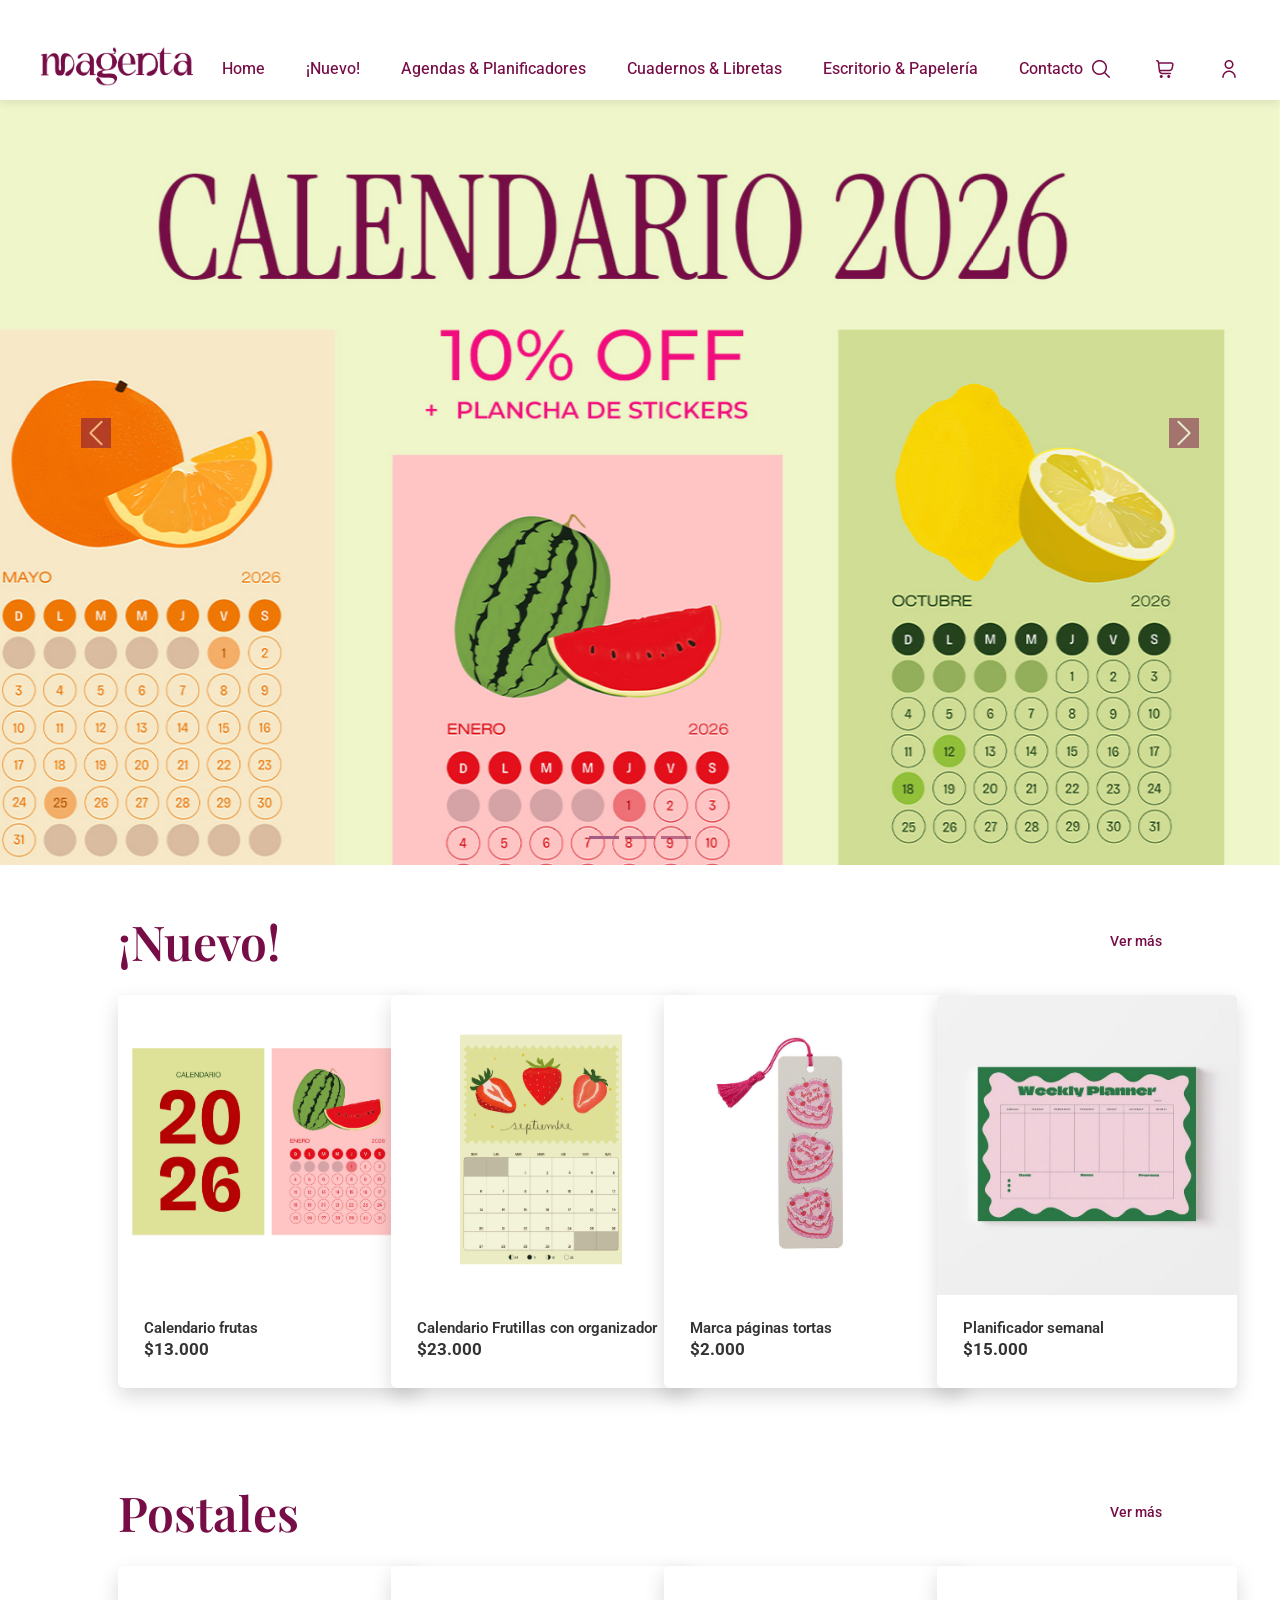
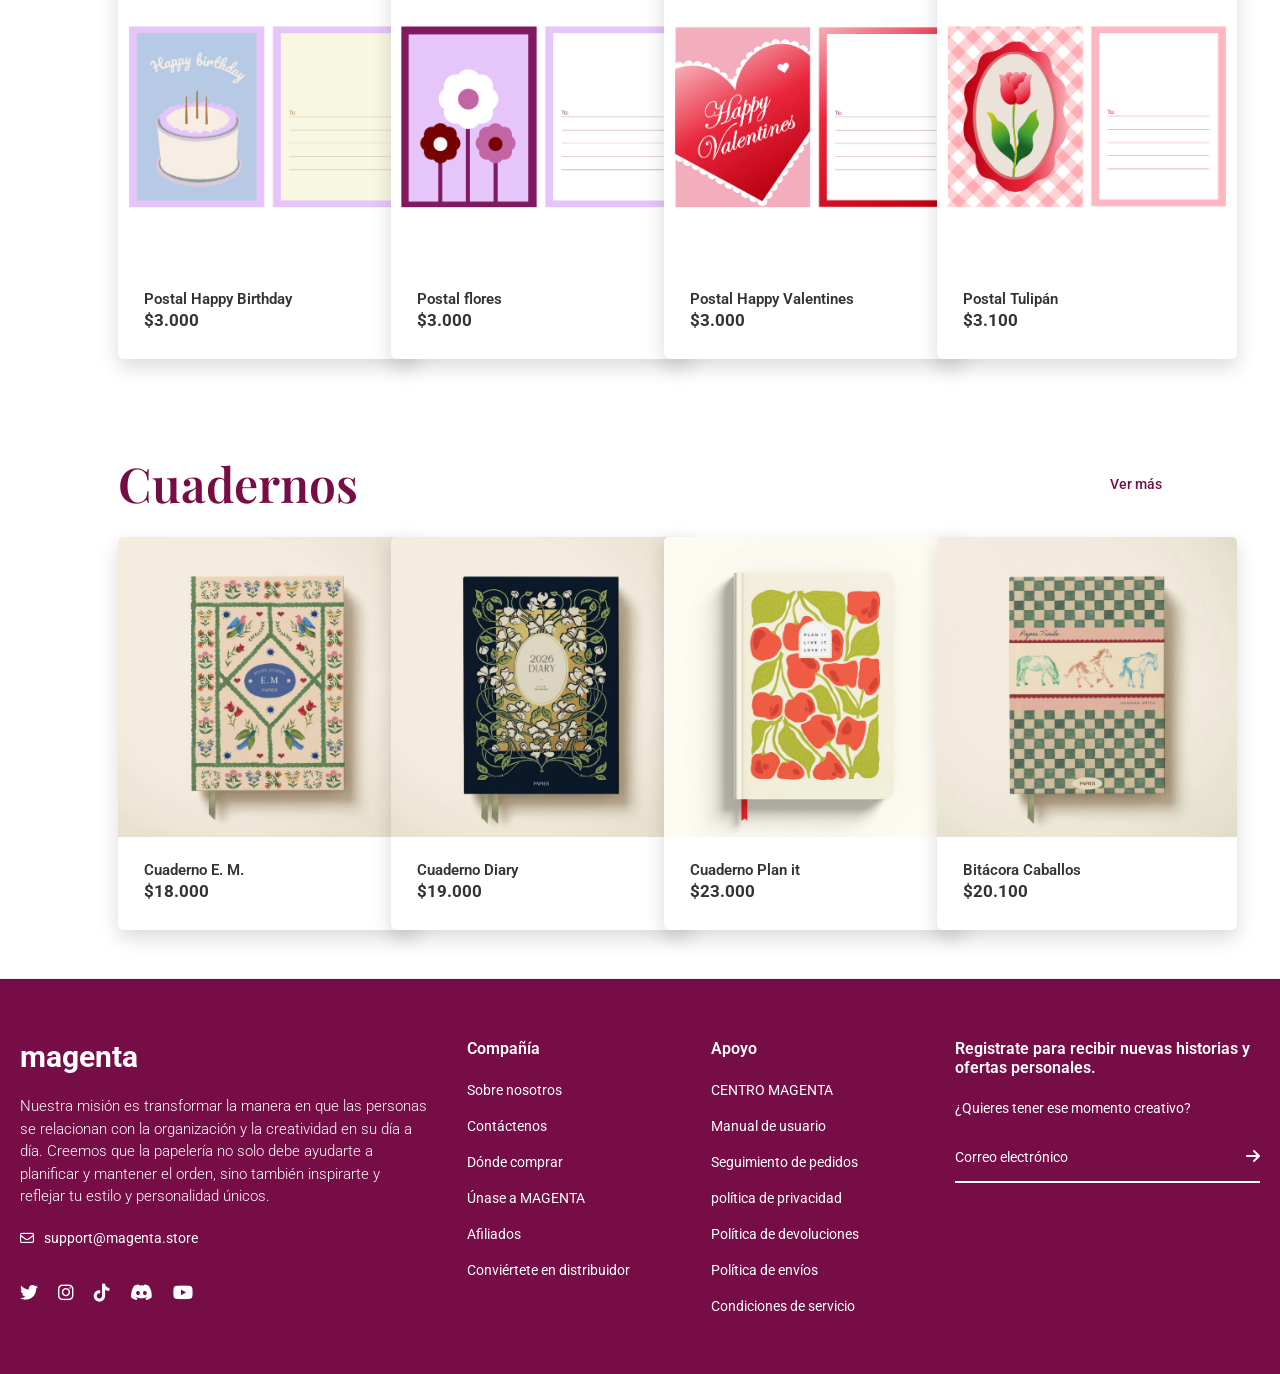
==== commit d975deef: "Correcciones en Carrito y Contacto" ====
--- a/index.html
+++ b/index.html
@@ -157,7 +157,7 @@
 
                     <div class="col-12 col-sm-6 col-md-4 col-lg-3">
                         <article class="card h-100">
-                            <img src="../assets/img/postales web-10.jpg" class="card-img-top"
+                            <img src="./assets/img/postales web-10.jpg" class="card-img-top"
                                 alt="calendario pequeño de frutas">
                             <div class="card-body text-start">
                                 <h3 class="card-title">Calendario frutas</h3>
@@ -169,10 +169,10 @@
 
                     <div class="col-12 col-sm-6 col-md-4 col-lg-3">
                         <article class="card h-100">
-                            <img src="../assets/img/postales web-11.jpg" class="card-img-top"
+                            <img src="./assets/img/postales web-11.jpg" class="card-img-top"
                                 alt="calendario grande con organizador de frutas">
                             <div class="card-body text-start">
-                                <h3 class="card-title">Calendario organizador frutillas</h3>
+                                <h3 class="card-title">Calendario Frutillas con organizador</h3>
                                 <p class="precio">$23.000</p>
 
                             </div>
@@ -181,7 +181,7 @@
 
                     <div class="col-12 col-sm-6 col-md-4 col-lg-3">
                         <article class="card h-100">
-                            <img src="../assets/img/postales web-12.jpg" class="card-img-top"
+                            <img src="./assets/img/postales web-12.jpg" class="card-img-top"
                                 alt="Marca paginas blanco y rosa diseño de tortas">
                             <div class="card-body text-start">
                                 <h3 class="card-title">Marca páginas tortas</h3>
@@ -193,7 +193,7 @@
 
                     <div class="col-12 col-sm-6 col-md-4 col-lg-3">
                         <article class="card h-100">
-                            <img src="../assets/img/postales web-13.jpg" class="card-img-top"
+                            <img src="./assets/img/postales web-13.jpg" class="card-img-top"
                                 alt="Planificador semanal a4 verde y rosa">
                             <div class="card-body text-start">
                                 <h3 class="card-title">Planificador semanal</h3>
--- a/css/main.css
+++ b/css/main.css
@@ -461,6 +461,7 @@
 .productContainer .indicadorPage {
   font-family: roboto, sans-serif;
   font-size: 14px;
+  font-weight: 400;
   color: #760D46;
   margin-bottom: 20px;
   text-align: left;
@@ -628,20 +629,28 @@
   max-width: 1400px;
   margin: 0 auto;
   padding: 40px 20px;
-  display: grid;
-  place-items: start;
+}
+.contact-main .contact-container {
+  width: 100%;
+}
+.contact-main .indicadorPage {
+  font-family: roboto, sans-serif;
+  font-size: 14px;
+  color: #760D46;
+  margin: 90px 0 20px;
 }
 
 /* Grid principal */
 .contactGrid {
   display: grid;
   gap: 40px;
+  padding: 0;
 }
 
 .contact-title {
-  font-size: 34px;
-  margin-bottom: 40px;
-  margin-top: 40px;
+  font-size: 48px;
+  font-weight: 600;
+  margin: 40px 0 40px;
   color: #760D46;
   font-family: playfair display, serif;
 }
@@ -654,24 +663,20 @@
 .contactInfo {
   text-align: start;
   font-family: playfair display, serif;
-}
-
-.tituloContact {
-  font-size: 34px;
-  color: #760D46;
-  margin-bottom: 15px;
 }
 
 .descripcionContact {
   color: #333333;
   font-family: roboto, sans-serif;
   font-size: 1.1rem;
+  line-height: 1.6;
 }
 
 /* Estilos del formulario */
 .contactForm {
   display: grid;
   gap: 20px;
+  width: 100%;
 }
 
 .formGroup {
@@ -680,7 +685,7 @@
 }
 
 .formGroup label {
-  font-weight: medium;
+  font-weight: 500; /* medium no es válido, usar 500 */
   font-family: roboto, sans-serif;
   color: #6b6b6b;
   font-size: 0.95rem;
@@ -691,15 +696,21 @@
   width: 100%;
   padding: 12px;
   border: 1.8px solid #e0e0e0;
-  border-radius: 5px;
+  border-radius: 8px;
   font-size: 1rem;
-  transition: border-color 0.3s;
+  font-family: roboto, sans-serif;
+  transition: border-color 0.3s ease;
+}
+.formGroup input::placeholder,
+.formGroup textarea::placeholder {
+  color: #aaa;
 }
 
 .formGroup input:focus,
 .formGroup textarea:focus {
   outline: none;
   border-color: #760D46;
+  box-shadow: 0 0 0 3px rgba(118, 13, 70, 0.1);
 }
 
 .btnEnviar {
@@ -711,17 +722,23 @@
   font-size: 1.1rem;
   font-weight: 500;
   cursor: pointer;
-  transition: background-color 0.3s;
+  transition: all 0.3s ease;
   justify-self: start;
-}
-
+  width: auto;
+  min-width: 200px;
+}
 .btnEnviar:hover {
   background-color: #a75a84;
+  transform: translateY(-2px);
+  box-shadow: 0 5px 15px rgba(118, 13, 70, 0.3);
+}
+.btnEnviar:active {
+  transform: translateY(0);
 }
 
 /* Tablet (a partir de 768px) */
 @media screen and (min-width: 768px) {
-  .contactSection {
+  .contact-main {
     padding: 50px;
   }
   .contactGrid {
@@ -734,8 +751,9 @@
     top: 20px;
     align-self: start;
   }
-  .tituloContact {
+  .contact-title {
     font-size: 2.2rem;
+    margin-top: 0; /* Ajuste para alinear con el formulario */
   }
   .btnEnviar {
     justify-self: end;
@@ -743,14 +761,14 @@
 }
 /* Desktop (a partir de 1024px) */
 @media screen and (min-width: 1024px) {
-  .contactSection {
+  .contact-main {
     padding: 60px;
   }
   .contactGrid {
     grid-template-columns: 1fr 2fr; /* Ajuste de proporciones */
     gap: 70px;
   }
-  .tituloContact {
+  .contact-title {
     font-size: 2.5rem;
   }
   .descripcionContact {
@@ -763,8 +781,9 @@
 }
 /* Pantallas grandes (a partir de 1440px) */
 @media screen and (min-width: 1440px) {
-  .contactSection {
+  .contact-main {
     max-width: 1400px;
+    margin: 0 auto;
     padding: 80px;
   }
   .contactGrid {
@@ -772,6 +791,12 @@
     gap: 100px;
   }
 }
+/* Opcional: Estilo para cuando el formulario se envía correctamente */
+.contactForm.submitted {
+  opacity: 0.7;
+  pointer-events: none;
+}
+
 /* Reset y estilos base */
 * {
   margin: 0;
@@ -791,29 +816,35 @@
   max-width: 1400px;
   margin: 0 auto;
   padding: 40px 20px;
-  display: grid;
-  place-items: start;
-}
-
-.cart-container {
+  min-height: 100vh;
+}
+.cart-main .cart-container {
   max-width: 1200px;
   margin: 0 auto;
-}
-
-.indicadorPage {
-  font-size: 14px;
-  font-weight: 480;
+  width: 100%;
+}
+.cart-main .indicadorPage {
+  font-size: 14px;
+  font-weight: 400;
   margin: 30px 0 40px;
-  color: #6b6b6b;
-}
-
-/* Cart title */
-.cart-title {
-  font-size: 34px;
-  margin-bottom: 40px;
-  margin-top: 40px;
+  color: #760D46;
+  font-family: roboto, sans-serif;
+}
+.cart-main {
+  /* Cart title */
+}
+.cart-main .cart-title {
+  font-size: 48px;
+  font-weight: 600;
+  margin: 40px 0 40px;
   color: #760D46;
   font-family: playfair display, serif;
+}
+@media screen and (max-width: 480px) {
+  .cart-main .cart-title {
+    font-size: 28px;
+    margin-bottom: 30px;
+  }
 }
 
 /* Grid principal del carrito */
@@ -822,6 +853,12 @@
   grid-template-columns: 2fr 1fr;
   gap: 40px;
   align-items: start;
+}
+@media screen and (max-width: 768px) {
+  .cart-grid {
+    grid-template-columns: 1fr;
+    gap: 30px;
+  }
 }
 
 /* Encabezados del carrito */
@@ -836,16 +873,18 @@
   text-transform: uppercase;
   letter-spacing: 0.5px;
 }
-
-.header-product {
+@media screen and (max-width: 768px) {
+  .cart-header {
+    display: none;
+  }
+}
+.cart-header .header-product {
   text-align: left;
 }
-
-.header-quantity {
+.cart-header .header-quantity {
   text-align: center;
 }
-
-.header-total {
+.cart-header .header-total {
   text-align: right;
 }
 
@@ -855,67 +894,89 @@
   grid-template-columns: 2fr 1fr 1fr;
   padding: 30px 0;
   gap: 20px;
-}
-
-/* Información del producto */
-.product-info {
+  position: relative;
+}
+@media screen and (max-width: 768px) {
+  .cart-item {
+    grid-template-columns: 1fr;
+    gap: 15px;
+    padding: 20px 0;
+  }
+}
+.cart-item {
+  /* Información del producto */
+}
+.cart-item .product-info {
   display: flex;
   flex-direction: column;
   gap: 10px;
 }
-
-.product-category {
+@media screen and (max-width: 768px) {
+  .cart-item .product-info {
+    padding-right: 40px;
+  }
+}
+.cart-item .product-category {
   font-size: 12px;
   color: #6b6b6b;
   text-transform: uppercase;
   letter-spacing: 0.5px;
   margin-bottom: 5px;
-}
-
-.product-details {
+  font-weight: 500;
+}
+.cart-item .product-details {
   display: flex;
   flex-direction: column;
   gap: 8px;
 }
-
-.product-name {
+.cart-item .product-name {
   font-size: 16px;
   font-weight: 600;
   color: #333333;
-}
-
-.product-model {
+  margin: 0;
+}
+.cart-item .product-model {
   font-size: 14px;
   color: #333333;
-}
-
-.product-price {
+  margin: 0;
+}
+.cart-item .product-price {
   font-size: 15px;
   font-weight: 500;
   color: #333333;
-}
-
-/* Cantidad y eliminar */
-.quantity-info {
+  margin: 0;
+}
+.cart-item {
+  /* Cantidad y eliminar */
+}
+.cart-item .quantity-info {
   display: flex;
   flex-direction: column;
   align-items: center;
   gap: 15px;
 }
-
-.quantity-control {
+@media screen and (max-width: 768px) {
+  .cart-item .quantity-info {
+    flex-direction: row;
+    justify-content: space-between;
+    align-items: center;
+    width: 100%;
+  }
+}
+.cart-item .quantity-control {
   display: flex;
   align-items: center;
   justify-content: center;
 }
-
-.quantity {
+.cart-item .quantity {
   font-size: 16px;
   font-weight: 500;
   color: #333333;
-}
-
-.remove-item {
+  padding: 5px 15px;
+  border: 1px solid #e0e0e0;
+  border-radius: 4px;
+}
+.cart-item .remove-item {
   background: none;
   border: none;
   color: #dc3545;
@@ -924,23 +985,38 @@
   display: flex;
   align-items: center;
   gap: 5px;
-  transition: color 0.3s;
-}
-
-.remove-item:hover {
+  transition: all 0.3s ease;
+  padding: 5px;
+}
+.cart-item .remove-item:hover {
   color: #b02a37;
-}
-
-.remove-item i {
-  font-size: 14px;
-}
-
-/* Total por item */
-.item-total {
+  transform: scale(1.05);
+}
+.cart-item .remove-item i {
+  font-size: 14px;
+}
+@media screen and (max-width: 768px) {
+  .cart-item .remove-item {
+    position: absolute;
+    top: 20px;
+    right: 0;
+  }
+}
+.cart-item {
+  /* Total por item */
+}
+.cart-item .item-total {
   text-align: right;
 }
-
-.total-price {
+@media screen and (max-width: 768px) {
+  .cart-item .item-total {
+    text-align: left;
+    border-top: 1px solid #e9ecef;
+    padding-top: 15px;
+    margin-top: 5px;
+  }
+}
+.cart-item .total-price {
   font-size: 18px;
   font-weight: 600;
   color: #333333;
@@ -951,6 +1027,7 @@
   border: none;
   border-top: 1px solid #e9ecef;
   margin: 0;
+  width: 100%;
 }
 
 /* Resumen del carrito */
@@ -958,14 +1035,26 @@
   position: sticky;
   top: 20px;
 }
-
-.summary-box {
+@media screen and (max-width: 768px) {
+  .cart-summary {
+    position: static;
+    max-width: 500px;
+    margin: 0 auto;
+    width: 100%;
+  }
+}
+.cart-summary .summary-box {
   background-color: #f8f9fa;
   padding: 30px;
-  border-radius: 8px;
-}
-
-.summary-row {
+  border-radius: 12px;
+  box-shadow: 0 4px 12px rgba(0, 0, 0, 0.05);
+}
+@media screen and (max-width: 480px) {
+  .cart-summary .summary-box {
+    padding: 20px;
+  }
+}
+.cart-summary .summary-row {
   display: flex;
   justify-content: space-between;
   align-items: center;
@@ -973,53 +1062,53 @@
   font-size: 16px;
   color: #495057;
 }
-
-.summary-total {
+.cart-summary .summary-total {
   font-size: 20px;
   font-weight: 600;
   color: #333333;
 }
-
-.shipping-note {
+.cart-summary .shipping-note {
   color: #6c757d;
   font-size: 13px;
   margin-bottom: 25px;
   padding-bottom: 25px;
   border-bottom: 1px solid #dee2e6;
 }
-
-/* Nota de pedido */
-.order-note {
+.cart-summary {
+  /* Nota de pedido */
+}
+.cart-summary .order-note {
   margin-bottom: 25px;
 }
-
-.order-note label {
+.cart-summary .order-note label {
   display: block;
   margin-bottom: 8px;
   font-size: 14px;
   font-weight: 500;
   color: #495057;
 }
-
-.order-note textarea {
+.cart-summary .order-note textarea {
   width: 100%;
   padding: 12px;
   border: 1px solid #ced4da;
-  border-radius: 4px;
+  border-radius: 8px;
   font-family: inherit;
   font-size: 14px;
   resize: vertical;
-  transition: border-color 0.3s;
-}
-
-.order-note textarea:focus {
+  transition: all 0.3s ease;
+}
+.cart-summary .order-note textarea:focus {
   outline: none;
-  border-color: #a75a84;
-  box-shadow: #a75a84;
-}
-
-/* Botón de verificar */
-.checkout-btn {
+  border-color: #760D46;
+  box-shadow: 0 0 0 3px rgba(118, 13, 70, 0.1);
+}
+.cart-summary .order-note textarea::placeholder {
+  color: #aaa;
+}
+.cart-summary {
+  /* Botón de verificar */
+}
+.cart-summary .checkout-btn {
   width: 100%;
   padding: 15px;
   background-color: #760D46;
@@ -1029,77 +1118,22 @@
   font-size: 1.1rem;
   font-weight: 500;
   cursor: pointer;
-  transition: background-color 0.3s;
+  transition: all 0.3s ease;
   letter-spacing: 1px;
 }
-
-.checkout-btn:hover {
-  background-color: #333;
-}
-
-/* Responsive Design */
-/* Tablet Landscape */
-@media screen and (max-width: 1024px) {
-  .cart-grid {
-    gap: 30px;
-  }
-}
-/* Tablet */
-@media screen and (max-width: 768px) {
-  .cart-grid {
-    grid-template-columns: 1fr;
-    gap: 40px;
-  }
-  .cart-summary {
-    position: static;
-    max-width: 500px;
-    margin: 0 auto;
-    width: 100%;
-  }
-  .cart-header {
-    display: none; /* Ocultar headers en móvil */
-  }
-  .cart-item {
-    grid-template-columns: 1fr;
-    gap: 15px;
-    position: relative;
-    padding: 20px 0;
-  }
-  .quantity-info {
-    flex-direction: row;
-    justify-content: space-between;
-    align-items: center;
-  }
-  .item-total {
-    text-align: left;
-    border-top: 1px solid #e9ecef;
-    padding-top: 15px;
-  }
-  .product-info {
-    padding-right: 40px; /* Espacio para el botón eliminar en móvil */
-  }
-  .remove-item {
-    position: absolute;
-    top: 20px;
-    right: 0;
-  }
-}
-/* Mobile */
+.cart-summary .checkout-btn:hover {
+  background-color: rgb(72.0610687023, 7.9389312977, 42.7480916031);
+  transform: translateY(-2px);
+  box-shadow: 0 4px 12px rgba(118, 13, 70, 0.3);
+}
+.cart-summary .checkout-btn:active {
+  transform: translateY(0);
+}
 @media screen and (max-width: 480px) {
-  .cart-main {
-    padding: 20px 15px;
-  }
-  .cart-title {
-    font-size: 24px;
-  }
-  .summary-box {
-    padding: 20px;
-  }
-  .checkout-btn {
+  .cart-summary .checkout-btn {
     padding: 12px;
-    font-size: 14px;
-  }
-}
-/* CONTENIDO PRINCIPAL */
+    font-size: 1rem;
+  }
+}
 
 /*# sourceMappingURL=main.css.map */
